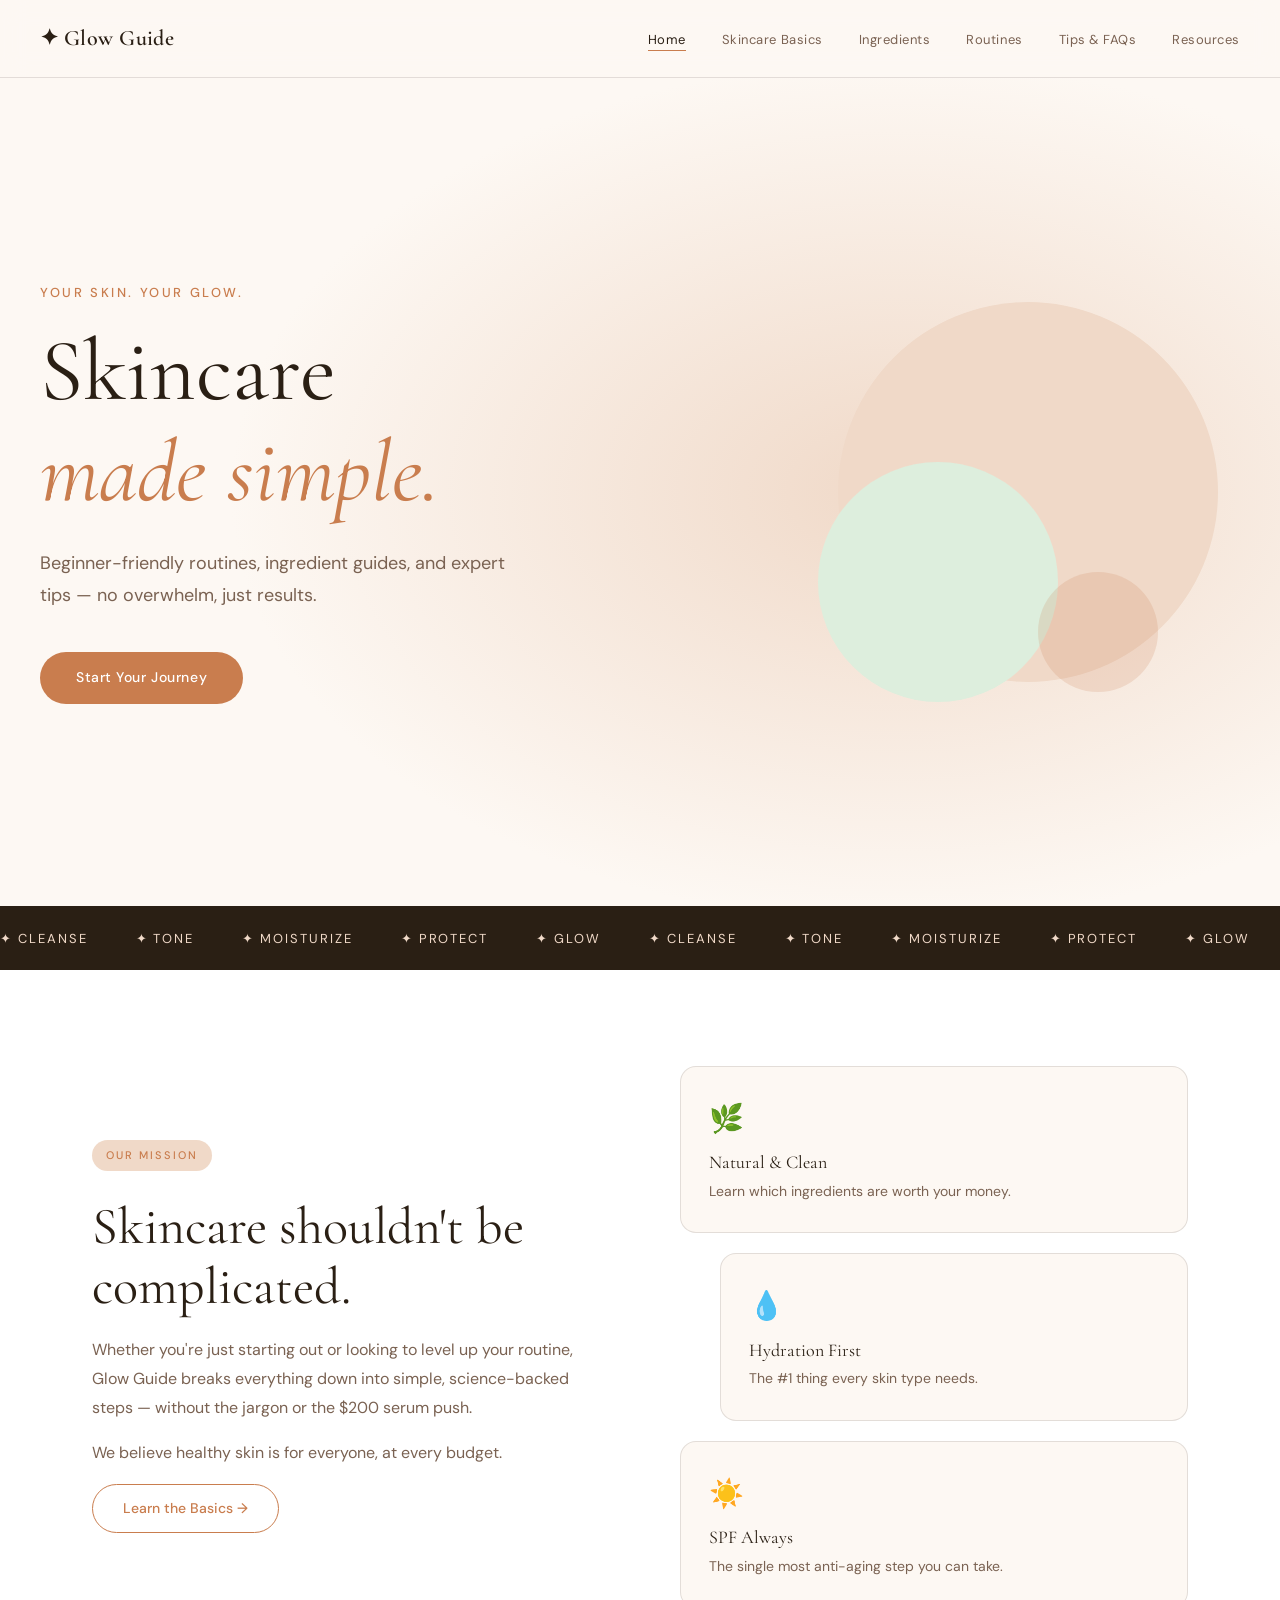
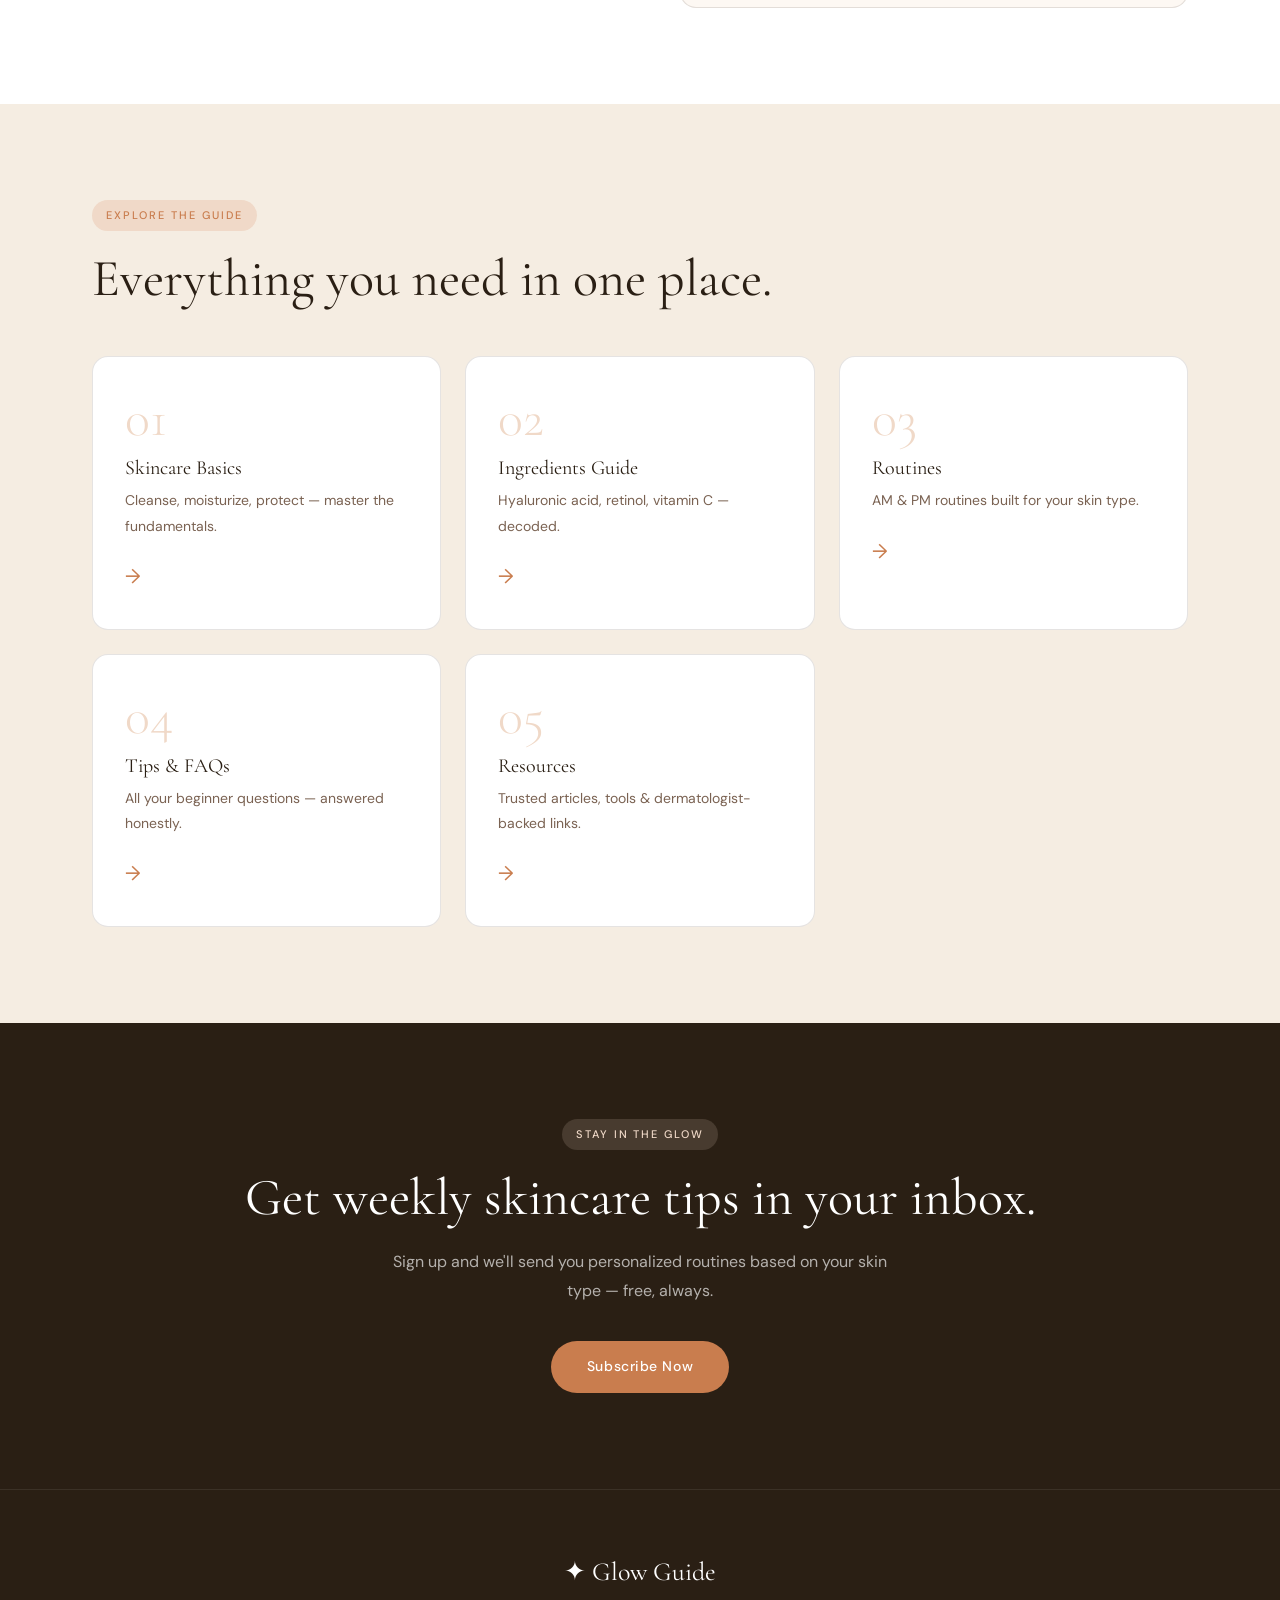
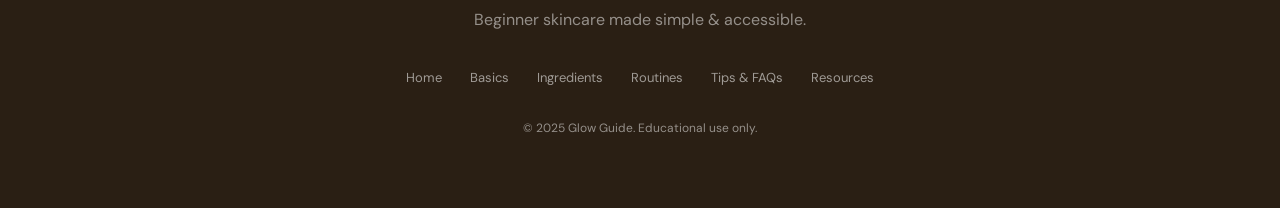
==== index.html @ d87a6de3 "Add files via upload" ====
<!DOCTYPE html>
<html lang="en">
<head>
  <meta charset="UTF-8" />
  <meta name="viewport" content="width=device-width, initial-scale=1.0"/>
  <title>Glow Guide — Beginner Skincare</title>
  <link href="https://fonts.googleapis.com/css2?family=Cormorant+Garamond:ital,wght@0,300;0,400;0,600;1,300;1,400&family=DM+Sans:wght@300;400;500&display=swap" rel="stylesheet"/>
  <link rel="stylesheet" href="style.css"/>
</head>
<body>

<!-- NAV -->
<nav class="nav">
  <div class="nav-logo">✦ Glow Guide</div>
  <ul class="nav-links">
    <li><a href="index.html" class="active">Home</a></li>
    <li><a href="basics.html">Skincare Basics</a></li>
    <li><a href="ingredients.html">Ingredients</a></li>
    <li><a href="routines.html">Routines</a></li>
    <li><a href="faq.html">Tips & FAQs</a></li>
    <li><a href="resources.html">Resources</a></li>
  </ul>
  <button class="nav-toggle" onclick="toggleNav()">☰</button>
</nav>

<!-- HERO -->
<section class="hero">
  <div class="hero-bg"></div>
  <div class="hero-content">
    <p class="hero-eyebrow">Your skin. Your glow.</p>
    <h1 class="hero-title">Skincare<br/><em>made simple.</em></h1>
    <p class="hero-sub">Beginner-friendly routines, ingredient guides, and expert tips — no overwhelm, just results.</p>
    <a href="basics.html" class="btn-primary">Start Your Journey</a>
  </div>
  <div class="hero-deco">
    <div class="deco-circle c1"></div>
    <div class="deco-circle c2"></div>
    <div class="deco-circle c3"></div>
  </div>
</section>

<!-- INTRO STRIP -->
<section class="strip">
  <div class="strip-inner">
    <span>✦ Cleanse</span>
    <span>✦ Tone</span>
    <span>✦ Moisturize</span>
    <span>✦ Protect</span>
    <span>✦ Glow</span>
    <span>✦ Cleanse</span>
    <span>✦ Tone</span>
    <span>✦ Moisturize</span>
    <span>✦ Protect</span>
    <span>✦ Glow</span>
  </div>
</section>

<!-- ABOUT / MISSION -->
<section class="about section">
  <div class="container two-col">
    <div class="about-text">
      <span class="label">Our Mission</span>
      <h2>Skincare shouldn't be complicated.</h2>
      <p>Whether you're just starting out or looking to level up your routine, Glow Guide breaks everything down into simple, science-backed steps — without the jargon or the $200 serum push.</p>
      <p>We believe healthy skin is for everyone, at every budget.</p>
      <a href="basics.html" class="btn-outline">Learn the Basics →</a>
    </div>
    <div class="about-visual">
      <div class="visual-card">
        <div class="vc-icon">🌿</div>
        <h3>Natural &amp; Clean</h3>
        <p>Learn which ingredients are worth your money.</p>
      </div>
      <div class="visual-card vc-offset">
        <div class="vc-icon">💧</div>
        <h3>Hydration First</h3>
        <p>The #1 thing every skin type needs.</p>
      </div>
      <div class="visual-card">
        <div class="vc-icon">☀️</div>
        <h3>SPF Always</h3>
        <p>The single most anti-aging step you can take.</p>
      </div>
    </div>
  </div>
</section>

<!-- PAGE CARDS -->
<section class="pages-section section">
  <div class="container">
    <span class="label">Explore the Guide</span>
    <h2>Everything you need in one place.</h2>
    <div class="page-grid">
      <a href="basics.html" class="page-card pc1">
        <span class="pc-num">01</span>
        <h3>Skincare Basics</h3>
        <p>Cleanse, moisturize, protect — master the fundamentals.</p>
        <span class="pc-arrow">→</span>
      </a>
      <a href="ingredients.html" class="page-card pc2">
        <span class="pc-num">02</span>
        <h3>Ingredients Guide</h3>
        <p>Hyaluronic acid, retinol, vitamin C — decoded.</p>
        <span class="pc-arrow">→</span>
      </a>
      <a href="routines.html" class="page-card pc3">
        <span class="pc-num">03</span>
        <h3>Routines</h3>
        <p>AM &amp; PM routines built for your skin type.</p>
        <span class="pc-arrow">→</span>
      </a>
      <a href="faq.html" class="page-card pc4">
        <span class="pc-num">04</span>
        <h3>Tips &amp; FAQs</h3>
        <p>All your beginner questions — answered honestly.</p>
        <span class="pc-arrow">→</span>
      </a>
      <a href="resources.html" class="page-card pc5">
        <span class="pc-num">05</span>
        <h3>Resources</h3>
        <p>Trusted articles, tools &amp; dermatologist-backed links.</p>
        <span class="pc-arrow">→</span>
      </a>
    </div>
  </div>
</section>

<!-- NEWSLETTER TEASER -->
<section class="newsletter-teaser section">
  <div class="container center">
    <span class="label">Stay in the glow</span>
    <h2>Get weekly skincare tips in your inbox.</h2>
    <p>Sign up and we'll send you personalized routines based on your skin type — free, always.</p>
    <a href="faq.html#form" class="btn-primary">Subscribe Now</a>
  </div>
</section>

<!-- FOOTER -->
<footer class="footer">
  <div class="footer-inner">
    <div class="footer-logo">✦ Glow Guide</div>
    <p>Beginner skincare made simple &amp; accessible.</p>
    <ul class="footer-links">
      <li><a href="index.html">Home</a></li>
      <li><a href="basics.html">Basics</a></li>
      <li><a href="ingredients.html">Ingredients</a></li>
      <li><a href="routines.html">Routines</a></li>
      <li><a href="faq.html">Tips &amp; FAQs</a></li>
      <li><a href="resources.html">Resources</a></li>
    </ul>
    <p class="footer-copy">© 2025 Glow Guide. Educational use only.</p>
  </div>
</footer>

<script src="script.js"></script>
</body>
</html>
---- style.css ----
:root {
  --bg: #fdf8f3;
  --bg-alt: #f5ede2;
  --text: #2a1f14;
  --text-muted: #7a6252;
  --accent: #c97d4e;
  --accent-light: #f0d9c8;
  --accent-dark: #8b4f28;
  --green: #6a8a6c;
  --green-light: #ddeedd;
  --white: #ffffff;
  --border: rgba(42,31,20,0.12);
  --shadow: 0 8px 40px rgba(42,31,20,0.10);

  --font-display: 'Cormorant Garamond', Georgia, serif;
  --font-body: 'DM Sans', sans-serif;

  --radius: 16px;
  --transition: 0.3s cubic-bezier(0.4,0,0.2,1);
}

*, *::before, *::after { box-sizing: border-box; margin: 0; padding: 0; }
html { scroll-behavior: smooth; }
body {
  font-family: var(--font-body);
  background: var(--bg);
  color: var(--text);
  font-size: 16px;
  line-height: 1.7;
  overflow-x: hidden;
}
a { color: inherit; text-decoration: none; }
ul { list-style: none; }
img { max-width: 100%; display: block; }

.container { max-width: 1160px; margin: 0 auto; padding: 0 32px; }
.section { padding: 96px 0; }
.center { text-align: center; }

h1, h2, h3, h4 {
  font-family: var(--font-display);
  font-weight: 400;
  line-height: 1.15;
}
h1 { font-size: clamp(52px, 7vw, 88px); }
h2 { font-size: clamp(34px, 4.5vw, 52px); margin-bottom: 20px; }
h3 { font-size: clamp(20px, 2.5vw, 26px); margin-bottom: 10px; }
em { font-style: italic; color: var(--accent); }
p { font-size: 16px; color: var(--text-muted); line-height: 1.8; margin-bottom: 16px; }

.label {
  display: inline-block;
  font-size: 11px;
  font-weight: 500;
  letter-spacing: 0.18em;
  text-transform: uppercase;
  color: var(--accent);
  background: var(--accent-light);
  padding: 6px 14px;
  border-radius: 40px;
  margin-bottom: 18px;
}

.btn-primary {
  display: inline-block;
  background: var(--accent);
  color: var(--white);
  padding: 14px 36px;
  border-radius: 50px;
  font-family: var(--font-body);
  font-size: 14px;
  font-weight: 500;
  letter-spacing: 0.04em;
  transition: var(--transition);
  border: none; cursor: pointer;
}
.btn-primary:hover { background: var(--accent-dark); transform: translateY(-2px); box-shadow: 0 8px 24px rgba(201,125,78,0.35); }

.btn-outline {
  display: inline-block;
  border: 1.5px solid var(--accent);
  color: var(--accent);
  padding: 12px 30px;
  border-radius: 50px;
  font-size: 14px;
  font-weight: 500;
  transition: var(--transition);
}
.btn-outline:hover { background: var(--accent); color: var(--white); }

.nav {
  position: sticky; top: 0; z-index: 100;
  background: rgba(253,248,243,0.92);
  backdrop-filter: blur(12px);
  display: flex; align-items: center; justify-content: space-between;
  padding: 20px 40px;
  border-bottom: 1px solid var(--border);
}
.nav-logo {
  font-family: var(--font-display);
  font-size: 22px;
  font-weight: 600;
  color: var(--text);
  letter-spacing: 0.02em;
}
.nav-links { display: flex; gap: 36px; }
.nav-links a {
  font-size: 13px;
  font-weight: 400;
  letter-spacing: 0.04em;
  color: var(--text-muted);
  transition: var(--transition);
  position: relative;
}
.nav-links a::after {
  content: '';
  position: absolute; bottom: -3px; left: 0;
  width: 0; height: 1.5px;
  background: var(--accent);
  transition: var(--transition);
}
.nav-links a:hover, .nav-links a.active { color: var(--text); }
.nav-links a:hover::after, .nav-links a.active::after { width: 100%; }
.nav-toggle { display: none; background: none; border: none; font-size: 22px; cursor: pointer; }

/* =====================
   HERO
   ===================== */
.hero {
  position: relative;
  min-height: 92vh;
  display: flex; align-items: center;
  overflow: hidden;
  padding: 80px 40px;
}
.hero-bg {
  position: absolute; inset: 0;
  background: radial-gradient(ellipse 80% 80% at 70% 50%, var(--accent-light) 0%, var(--bg) 65%);
}
.hero-content {
  position: relative; z-index: 2;
  max-width: 640px;
  animation: fadeUp 0.9s ease both;
}
.hero-eyebrow {
  font-size: 13px; letter-spacing: 0.2em; text-transform: uppercase;
  color: var(--accent); font-weight: 500;
  margin-bottom: 16px;
}
.hero-title { margin-bottom: 24px; }
.hero-sub { font-size: 18px; color: var(--text-muted); margin-bottom: 40px; max-width: 480px; }

.hero-deco { position: absolute; right: 8%; top: 50%; transform: translateY(-50%); z-index: 1; }
.deco-circle {
  border-radius: 50%;
  position: absolute;
  animation: float 6s ease-in-out infinite;
}
.c1 { width: 380px; height: 380px; background: var(--accent-light); top: -190px; right: -40px; animation-delay: 0s; }
.c2 { width: 240px; height: 240px; background: var(--green-light); top: -30px; right: 120px; animation-delay: 2s; }
.c3 { width: 120px; height: 120px; background: rgba(201,125,78,0.18); top: 80px; right: 20px; animation-delay: 4s; }

/* =====================
   STRIP
   ===================== */
.strip {
  background: var(--text);
  padding: 18px 0;
  overflow: hidden;
  white-space: nowrap;
}
.strip-inner {
  display: inline-flex; gap: 48px;
  animation: scroll 18s linear infinite;
}
.strip-inner span {
  font-size: 13px;
  letter-spacing: 0.15em;
  text-transform: uppercase;
  color: var(--accent-light);
  font-weight: 400;
}

/* =====================
   ABOUT
   ===================== */
.about { background: var(--white); }
.two-col { display: grid; grid-template-columns: 1fr 1fr; gap: 80px; align-items: center; }
.about-text h2 { margin-top: 8px; }
.about-visual { display: flex; flex-direction: column; gap: 20px; }

.visual-card {
  background: var(--bg);
  border: 1px solid var(--border);
  border-radius: var(--radius);
  padding: 28px;
  transition: var(--transition);
}
.visual-card:hover { transform: translateX(8px); border-color: var(--accent-light); }
.vc-offset { margin-left: 40px; }
.vc-icon { font-size: 28px; margin-bottom: 10px; }
.visual-card h3 { font-size: 18px; margin-bottom: 6px; }
.visual-card p { margin: 0; font-size: 14px; }

/* =====================
   PAGE CARDS
   ===================== */
.pages-section { background: var(--bg-alt); }
.pages-section h2 { margin-bottom: 48px; }
.page-grid {
  display: grid;
  grid-template-columns: repeat(3, 1fr);
  gap: 24px;
}
.page-grid .page-card:nth-child(4) { grid-column: 1 / 2; }
.page-grid .page-card:nth-child(5) { grid-column: 2 / 3; }

.page-card {
  display: block;
  background: var(--white);
  border: 1px solid var(--border);
  border-radius: var(--radius);
  padding: 36px 32px;
  position: relative;
  overflow: hidden;
  transition: var(--transition);
}
.page-card::before {
  content: '';
  position: absolute; top: 0; left: 0; right: 0;
  height: 4px;
  background: var(--accent);
  transform: scaleX(0);
  transition: var(--transition);
  transform-origin: left;
}
.page-card:hover { transform: translateY(-6px); box-shadow: var(--shadow); }
.page-card:hover::before { transform: scaleX(1); }
.pc-num {
  font-family: var(--font-display);
  font-size: 52px;
  font-weight: 300;
  color: var(--accent-light);
  line-height: 1;
  margin-bottom: 12px;
  display: block;
}
.page-card h3 { font-size: 20px; margin-bottom: 8px; }
.page-card p { font-size: 14px; margin: 0 0 20px; }
.pc-arrow {
  font-size: 20px;
  color: var(--accent);
  display: block;
  transition: var(--transition);
}
.page-card:hover .pc-arrow { transform: translateX(6px); }

/* =====================
   NEWSLETTER TEASER
   ===================== */
.newsletter-teaser {
  background: var(--text);
  color: var(--white);
}
.newsletter-teaser .label { background: rgba(240,217,200,0.15); color: var(--accent-light); }
.newsletter-teaser h2 { color: var(--white); }
.newsletter-teaser p { color: rgba(255,255,255,0.65); max-width: 500px; margin: 0 auto 36px; }

/* =====================
   FOOTER
   ===================== */
.footer { background: var(--text); border-top: 1px solid rgba(255,255,255,0.08); padding: 60px 0 40px; }
.footer-inner { max-width: 1160px; margin: 0 auto; padding: 0 32px; text-align: center; }
.footer-logo { font-family: var(--font-display); font-size: 26px; color: var(--white); margin-bottom: 12px; }
.footer > .footer-inner > p { color: rgba(255,255,255,0.5); margin-bottom: 28px; }
.footer-links { display: flex; justify-content: center; flex-wrap: wrap; gap: 28px; margin-bottom: 28px; }
.footer-links a { font-size: 13px; color: rgba(255,255,255,0.55); transition: var(--transition); }
.footer-links a:hover { color: var(--accent-light); }
.footer-copy { font-size: 12px; color: rgba(255,255,255,0.3); }

/* =====================
   PAGE HERO (inner pages)
   ===================== */
.page-hero {
  background: linear-gradient(135deg, var(--accent-light) 0%, var(--bg) 60%);
  padding: 100px 40px 80px;
  text-align: center;
}
.page-hero .label { margin-bottom: 16px; }
.page-hero h1 { font-size: clamp(40px, 5vw, 64px); margin-bottom: 20px; }
.page-hero p { font-size: 18px; max-width: 560px; margin: 0 auto; }

/* =====================
   CONTENT SECTIONS
   ===================== */
.content-section { padding: 80px 0; }
.content-section:nth-child(even) { background: var(--white); }

.steps-grid { display: grid; grid-template-columns: repeat(auto-fit, minmax(240px, 1fr)); gap: 28px; margin-top: 48px; }
.step-card {
  background: var(--bg);
  border: 1px solid var(--border);
  border-radius: var(--radius);
  padding: 36px 28px;
  text-align: center;
  transition: var(--transition);
}
.step-card:hover { transform: translateY(-4px); box-shadow: var(--shadow); }
.step-icon { font-size: 40px; margin-bottom: 16px; }
.step-num {
  font-family: var(--font-display);
  font-size: 13px;
  letter-spacing: 0.1em;
  text-transform: uppercase;
  color: var(--accent);
  display: block;
  margin-bottom: 8px;
}

/* INGREDIENTS TABLE */
.ingredient-grid { display: grid; grid-template-columns: repeat(auto-fit, minmax(300px, 1fr)); gap: 24px; margin-top: 48px; }
.ing-card {
  background: var(--white);
  border: 1px solid var(--border);
  border-radius: var(--radius);
  padding: 30px;
  border-left: 4px solid var(--accent);
  transition: var(--transition);
}
.ing-card:hover { box-shadow: var(--shadow); transform: translateX(4px); }
.ing-card h3 { font-size: 20px; margin-bottom: 8px; }
.ing-tag {
  display: inline-block;
  font-size: 11px;
  font-weight: 500;
  letter-spacing: 0.1em;
  text-transform: uppercase;
  background: var(--green-light);
  color: var(--green);
  padding: 4px 12px;
  border-radius: 40px;
  margin-bottom: 12px;
}

/* ROUTINE CARDS */
.routine-tabs { display: flex; gap: 12px; margin-bottom: 40px; flex-wrap: wrap; }
.tab-btn {
  padding: 10px 24px;
  border: 1.5px solid var(--border);
  border-radius: 50px;
  background: none;
  cursor: pointer;
  font-family: var(--font-body);
  font-size: 13px;
  font-weight: 500;
  transition: var(--transition);
  color: var(--text-muted);
}
.tab-btn.active, .tab-btn:hover { background: var(--accent); border-color: var(--accent); color: var(--white); }

.routine-panel { display: none; }
.routine-panel.active { display: block; }
.routine-steps { display: flex; flex-direction: column; gap: 16px; }
.r-step {
  display: flex; align-items: flex-start; gap: 20px;
  background: var(--white);
  border: 1px solid var(--border);
  border-radius: var(--radius);
  padding: 20px 24px;
}
.r-step-num {
  min-width: 36px; height: 36px;
  background: var(--accent);
  color: var(--white);
  border-radius: 50%;
  display: flex; align-items: center; justify-content: center;
  font-size: 14px;
  font-weight: 500;
  flex-shrink: 0;
}
.r-step-text h4 { font-size: 16px; font-family: var(--font-display); margin-bottom: 4px; }
.r-step-text p { margin: 0; font-size: 14px; }

/* FAQ */
.faq-list { max-width: 760px; margin: 48px auto 0; display: flex; flex-direction: column; gap: 16px; }
.faq-item {
  border: 1px solid var(--border);
  border-radius: var(--radius);
  background: var(--white);
  overflow: hidden;
}
.faq-q {
  width: 100%;
  display: flex; justify-content: space-between; align-items: center;
  padding: 22px 28px;
  background: none;
  border: none;
  cursor: pointer;
  font-family: var(--font-display);
  font-size: 18px;
  color: var(--text);
  text-align: left;
  transition: var(--transition);
}
.faq-q:hover { color: var(--accent); }
.faq-q span { font-size: 20px; transition: var(--transition); }
.faq-item.open .faq-q span { transform: rotate(45deg); }
.faq-a { display: none; padding: 0 28px 22px; }
.faq-a p { margin: 0; font-size: 15px; }
.faq-item.open .faq-a { display: block; }

/* FORM */
.form-section { background: var(--bg-alt); padding: 80px 0; }
.form-card {
  max-width: 640px;
  margin: 0 auto;
  background: var(--white);
  border: 1px solid var(--border);
  border-radius: 24px;
  padding: 56px 48px;
  box-shadow: var(--shadow);
}
.form-card h2 { margin-bottom: 8px; }
.form-card > p { margin-bottom: 36px; }
.form-group { margin-bottom: 24px; }
.form-group label {
  display: block;
  font-size: 13px;
  font-weight: 500;
  letter-spacing: 0.06em;
  text-transform: uppercase;
  color: var(--text);
  margin-bottom: 8px;
}
.form-group input,
.form-group select,
.form-group textarea {
  width: 100%;
  padding: 14px 18px;
  border: 1.5px solid var(--border);
  border-radius: 12px;
  font-family: var(--font-body);
  font-size: 15px;
  color: var(--text);
  background: var(--bg);
  transition: var(--transition);
  outline: none;
  resize: vertical;
}
.form-group input:focus,
.form-group select:focus,
.form-group textarea:focus { border-color: var(--accent); background: var(--white); }
.form-row { display: grid; grid-template-columns: 1fr 1fr; gap: 20px; }
.form-submit {
  width: 100%;
  padding: 16px;
  background: var(--accent);
  color: var(--white);
  border: none;
  border-radius: 50px;
  font-family: var(--font-body);
  font-size: 15px;
  font-weight: 500;
  cursor: pointer;
  transition: var(--transition);
  margin-top: 8px;
}
.form-submit:hover { background: var(--accent-dark); transform: translateY(-2px); }
.form-success {
  display: none;
  text-align: center;
  padding: 24px;
  background: var(--green-light);
  border-radius: 12px;
  margin-top: 20px;
  color: var(--green);
  font-weight: 500;
}

/* RESOURCES */
.resource-grid { display: grid; grid-template-columns: repeat(auto-fit, minmax(280px, 1fr)); gap: 24px; margin-top: 48px; }
.resource-card {
  background: var(--white);
  border: 1px solid var(--border);
  border-radius: var(--radius);
  padding: 32px;
  transition: var(--transition);
}
.resource-card:hover { transform: translateY(-4px); box-shadow: var(--shadow); border-color: var(--accent-light); }
.resource-card .res-tag { margin-bottom: 16px; }
.resource-card h3 { font-size: 18px; margin-bottom: 8px; }
.resource-card a {
  display: inline-block;
  margin-top: 16px;
  font-size: 13px;
  font-weight: 500;
  color: var(--accent);
  border-bottom: 1px solid var(--accent-light);
  transition: var(--transition);
}
.resource-card a:hover { border-color: var(--accent); }

@keyframes fadeUp {
  from { opacity: 0; transform: translateY(30px); }
  to   { opacity: 1; transform: translateY(0); }
}
@keyframes float {
  0%, 100% { transform: translateY(0) scale(1); }
  50%       { transform: translateY(-18px) scale(1.03); }
}
@keyframes scroll {
  from { transform: translateX(0); }
  to   { transform: translateX(-50%); }
}

@media (max-width: 900px) {
  .two-col { grid-template-columns: 1fr; gap: 48px; }
  .page-grid { grid-template-columns: 1fr 1fr; }
  .page-grid .page-card:nth-child(4),
  .page-grid .page-card:nth-child(5) { grid-column: auto; }
  .hero-deco { display: none; }
  .hero { min-height: auto; padding: 100px 32px 80px; }
  .form-row { grid-template-columns: 1fr; }
}
@media (max-width: 600px) {
  .nav { padding: 16px 20px; }
  .nav-links { display: none; flex-direction: column; gap: 16px; position: absolute; top: 64px; left: 0; right: 0; background: var(--bg); padding: 24px; border-bottom: 1px solid var(--border); }
  .nav-links.open { display: flex; }
  .nav-toggle { display: block; }
  .page-grid { grid-template-columns: 1fr; }
  .form-card { padding: 36px 24px; }
  .section { padding: 64px 0; }
  .nav { position: relative; }
}
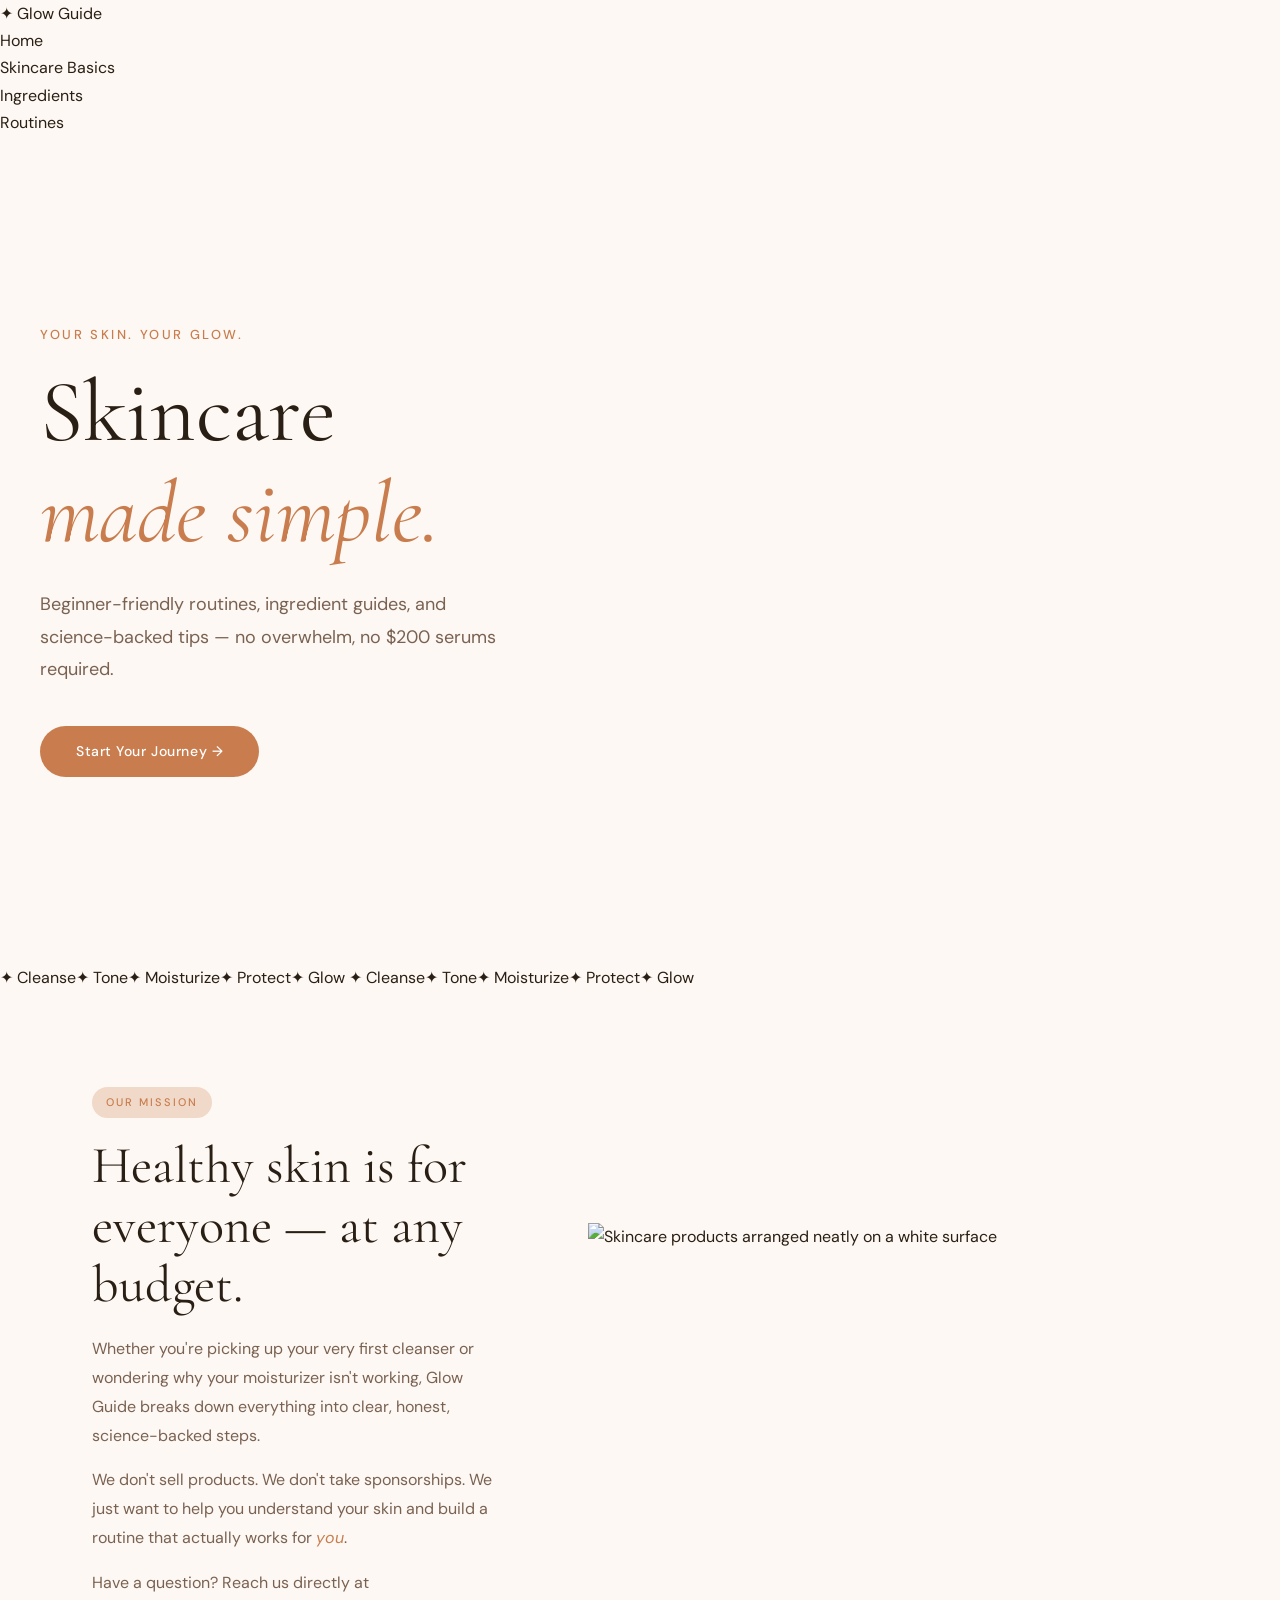
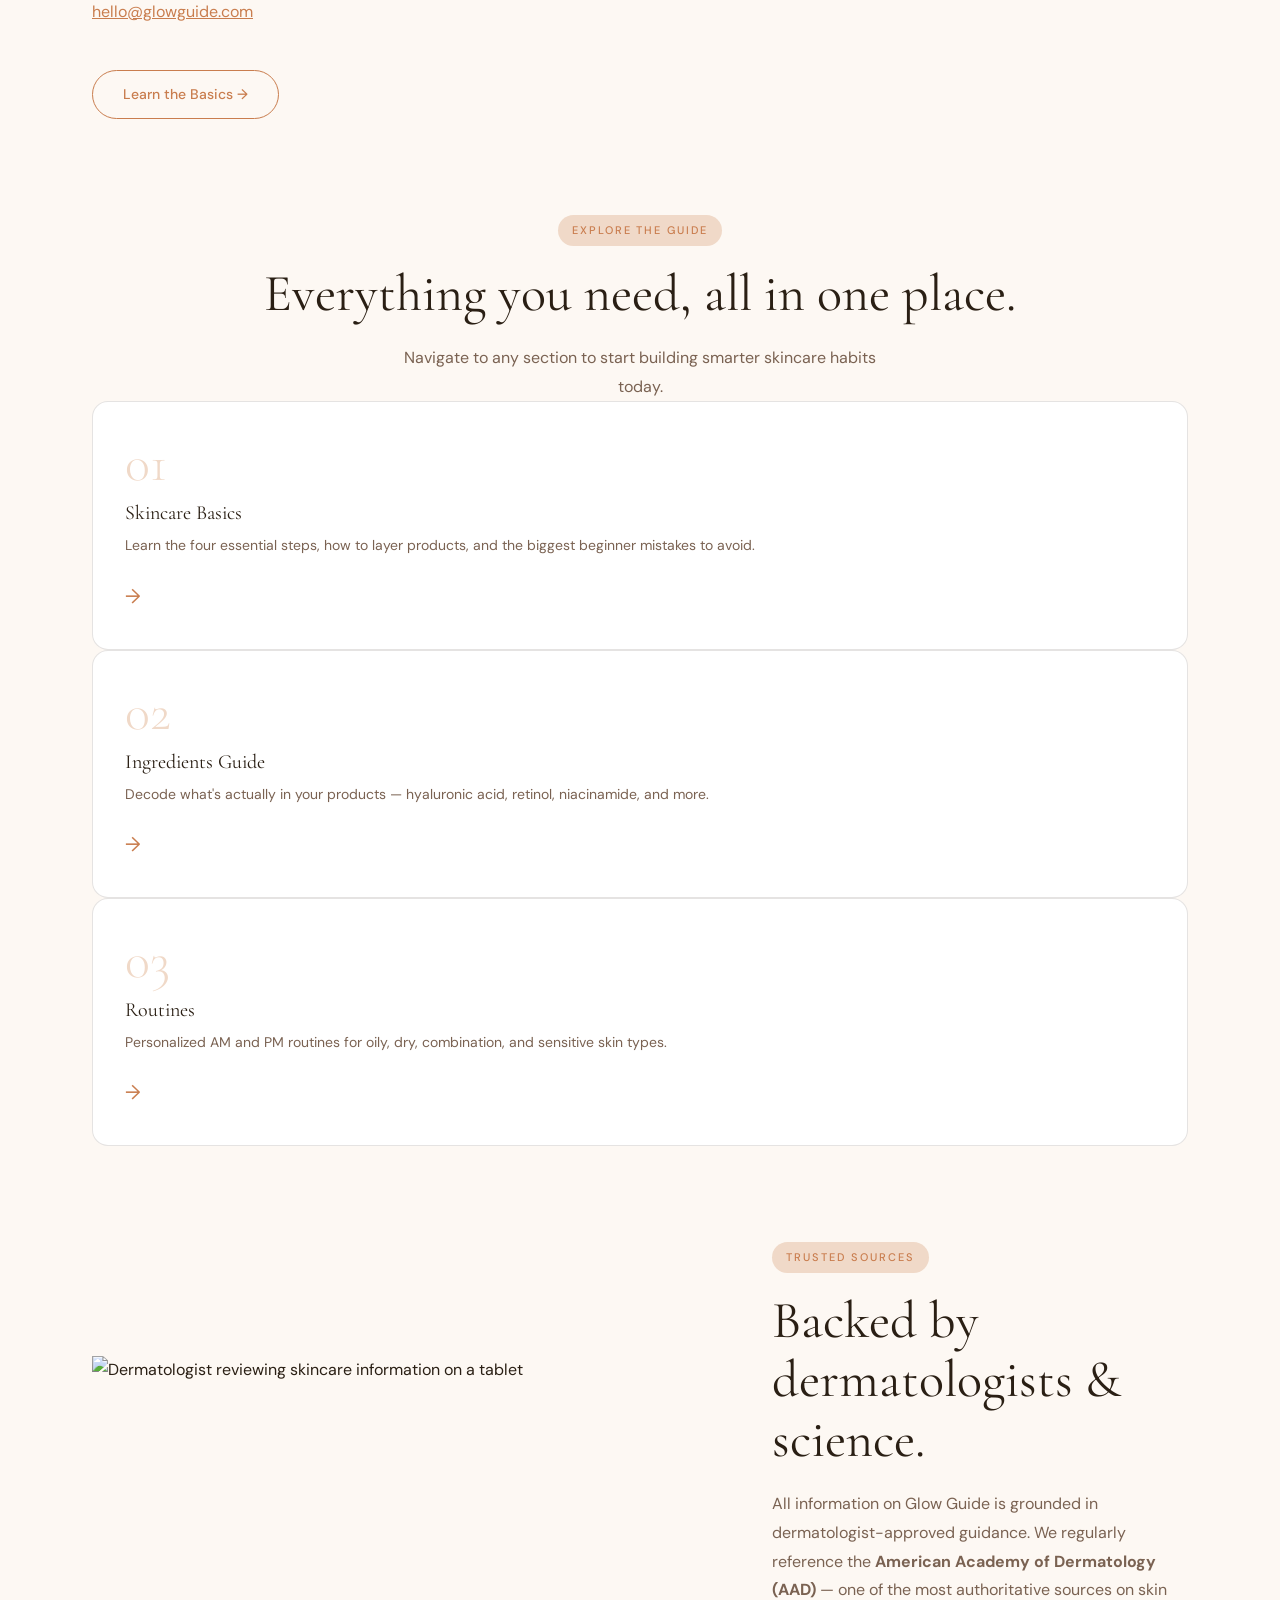
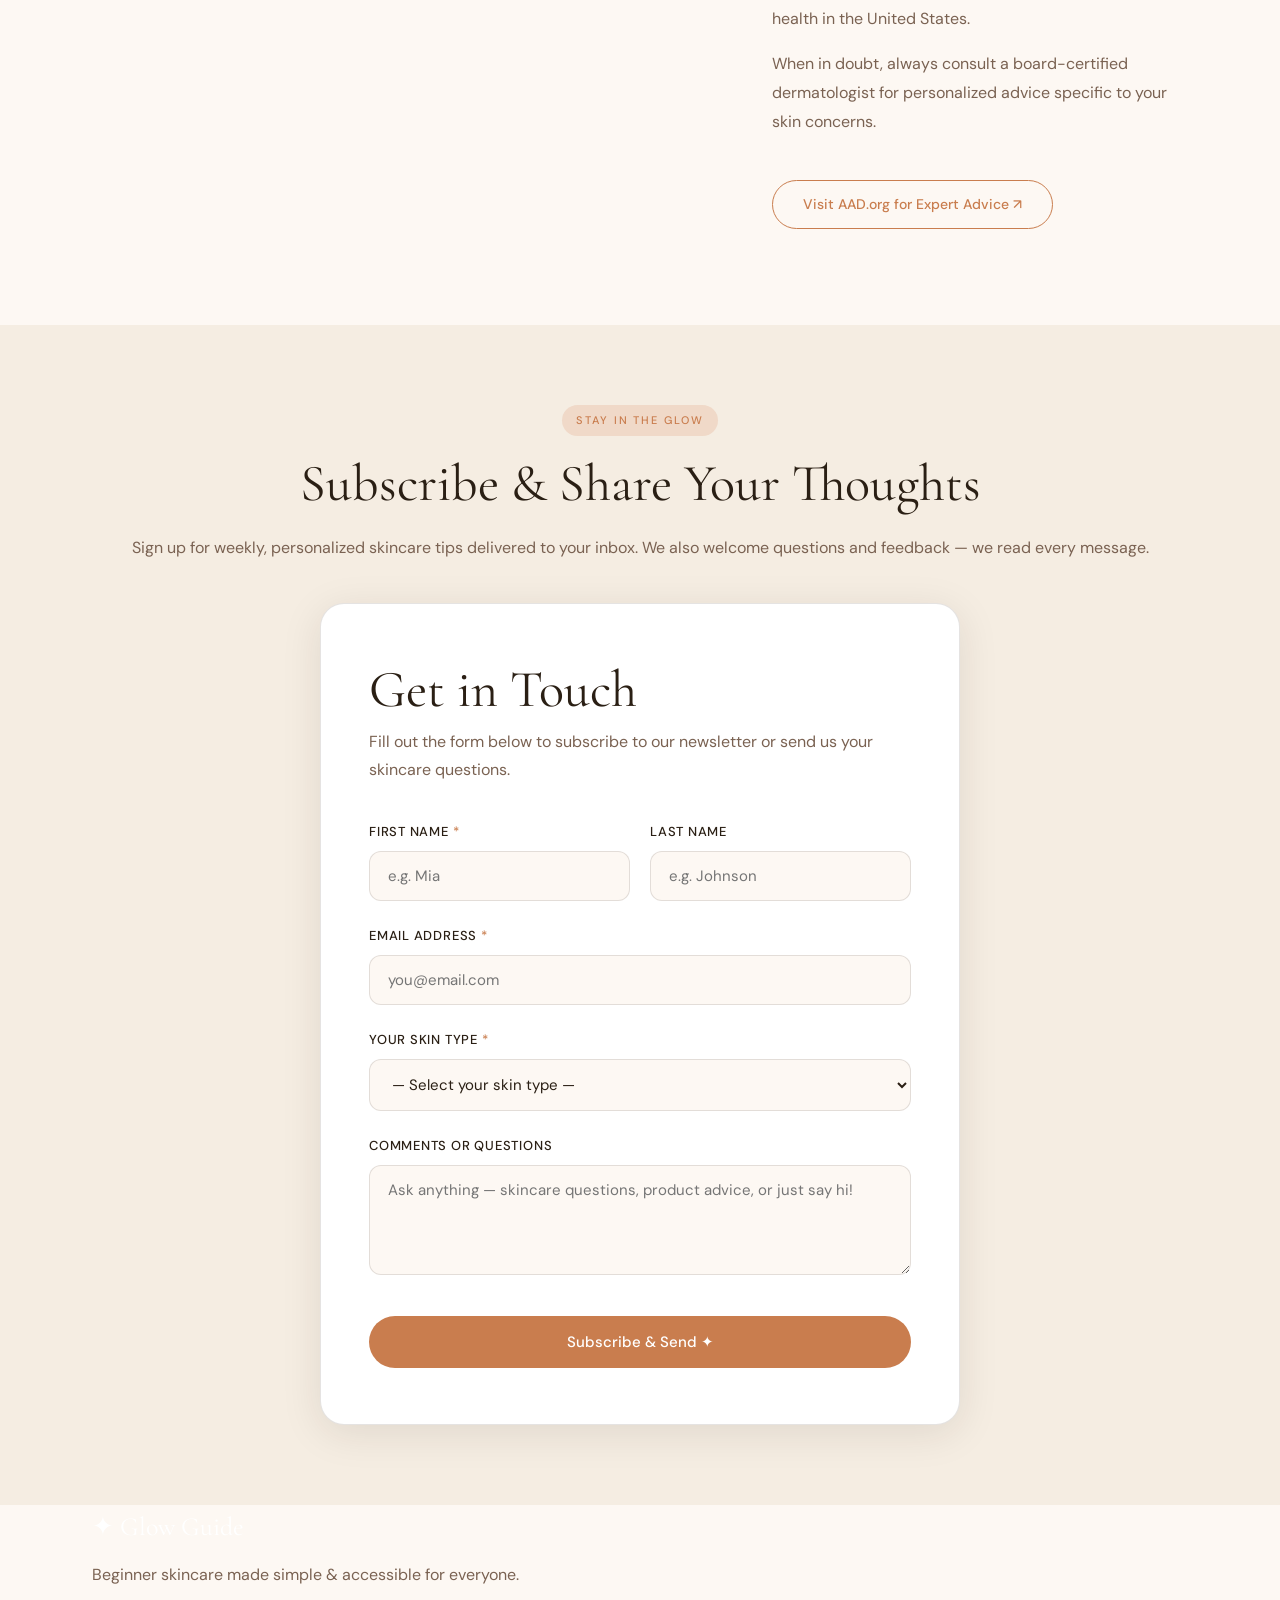
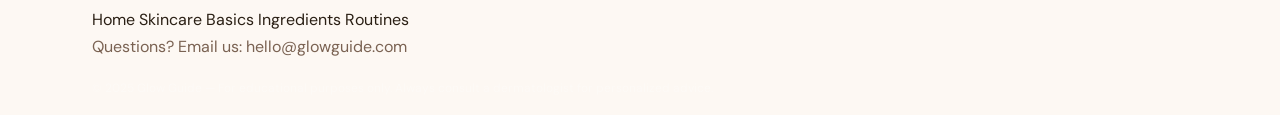
==== commit e91efad4: "Update index.html" ====
--- a/index.html
+++ b/index.html
@@ -2,156 +2,220 @@
 <html lang="en">
 <head>
   <meta charset="UTF-8" />
-  <meta name="viewport" content="width=device-width, initial-scale=1.0"/>
-  <title>Glow Guide — Beginner Skincare</title>
-  <link href="https://fonts.googleapis.com/css2?family=Cormorant+Garamond:ital,wght@0,300;0,400;0,600;1,300;1,400&family=DM+Sans:wght@300;400;500&display=swap" rel="stylesheet"/>
-  <link rel="stylesheet" href="style.css"/>
+  <meta name="viewport" content="width=device-width, initial-scale=1.0" />
+  <meta name="description" content="Glow Guide — Beginner-friendly skincare routines, ingredient guides, and self-care tips to help you build a healthy, affordable skincare routine." />
+  <meta name="keywords" content="skincare, beginner skincare, skin routine, skincare tips, ingredients, moisturizer, SPF" />
+  <meta name="author" content="Glow Guide" />
+  <title>Glow Guide — Beginner Skincare Made Simple</title>
+  <link href="https://fonts.googleapis.com/css2?family=Cormorant+Garamond:ital,wght@0,300;0,400;0,600;1,300;1,400&family=DM+Sans:wght@300;400;500&display=swap" rel="stylesheet" />
+  <link rel="stylesheet" href="style.css" />
 </head>
 <body>
 
-<!-- NAV -->
-<nav class="nav">
-  <div class="nav-logo">✦ Glow Guide</div>
-  <ul class="nav-links">
-    <li><a href="index.html" class="active">Home</a></li>
-    <li><a href="basics.html">Skincare Basics</a></li>
-    <li><a href="ingredients.html">Ingredients</a></li>
-    <li><a href="routines.html">Routines</a></li>
-    <li><a href="faq.html">Tips & FAQs</a></li>
-    <li><a href="resources.html">Resources</a></li>
-  </ul>
-  <button class="nav-toggle" onclick="toggleNav()">☰</button>
-</nav>
-
-<!-- HERO -->
-<section class="hero">
-  <div class="hero-bg"></div>
-  <div class="hero-content">
-    <p class="hero-eyebrow">Your skin. Your glow.</p>
-    <h1 class="hero-title">Skincare<br/><em>made simple.</em></h1>
-    <p class="hero-sub">Beginner-friendly routines, ingredient guides, and expert tips — no overwhelm, just results.</p>
-    <a href="basics.html" class="btn-primary">Start Your Journey</a>
-  </div>
-  <div class="hero-deco">
-    <div class="deco-circle c1"></div>
-    <div class="deco-circle c2"></div>
-    <div class="deco-circle c3"></div>
-  </div>
-</section>
-
-<!-- INTRO STRIP -->
-<section class="strip">
-  <div class="strip-inner">
-    <span>✦ Cleanse</span>
-    <span>✦ Tone</span>
-    <span>✦ Moisturize</span>
-    <span>✦ Protect</span>
-    <span>✦ Glow</span>
-    <span>✦ Cleanse</span>
-    <span>✦ Tone</span>
-    <span>✦ Moisturize</span>
-    <span>✦ Protect</span>
-    <span>✦ Glow</span>
-  </div>
-</section>
-
-<!-- ABOUT / MISSION -->
-<section class="about section">
-  <div class="container two-col">
-    <div class="about-text">
-      <span class="label">Our Mission</span>
-      <h2>Skincare shouldn't be complicated.</h2>
-      <p>Whether you're just starting out or looking to level up your routine, Glow Guide breaks everything down into simple, science-backed steps — without the jargon or the $200 serum push.</p>
-      <p>We believe healthy skin is for everyone, at every budget.</p>
-      <a href="basics.html" class="btn-outline">Learn the Basics →</a>
+  <!-- HEADER -->
+  <header>
+    <div class="header-inner">
+      <div class="site-logo">✦ Glow <span>Guide</span></div>
+      <nav>
+        <ul id="nav-menu">
+          <li><a href="index.html" class="active">Home</a></li>
+          <li><a href="basics.html">Skincare Basics</a></li>
+          <li><a href="ingredients.html">Ingredients</a></li>
+          <li><a href="routines.html">Routines</a></li>
+        </ul>
+      </nav>
+      <button class="nav-toggle" onclick="toggleNav()" aria-label="Toggle navigation">☰</button>
     </div>
-    <div class="about-visual">
-      <div class="visual-card">
-        <div class="vc-icon">🌿</div>
-        <h3>Natural &amp; Clean</h3>
-        <p>Learn which ingredients are worth your money.</p>
-      </div>
-      <div class="visual-card vc-offset">
-        <div class="vc-icon">💧</div>
-        <h3>Hydration First</h3>
-        <p>The #1 thing every skin type needs.</p>
-      </div>
-      <div class="visual-card">
-        <div class="vc-icon">☀️</div>
-        <h3>SPF Always</h3>
-        <p>The single most anti-aging step you can take.</p>
+  </header>
+
+  <!-- MAIN -->
+  <main>
+
+    <!-- HERO -->
+    <section class="hero">
+      <div class="hero-content">
+        <p class="hero-eyebrow">Your skin. Your glow.</p>
+        <h1 class="hero-title">Skincare<br /><em>made simple.</em></h1>
+        <p class="hero-sub">Beginner-friendly routines, ingredient guides, and science-backed tips — no overwhelm, no $200 serums required.</p>
+        <a href="basics.html" class="btn-primary">Start Your Journey →</a>
+      </div>
+      <div class="hero-deco" aria-hidden="true">
+        <div class="deco-blob b1"></div>
+        <div class="deco-blob b2"></div>
+        <div class="deco-blob b3"></div>
+      </div>
+    </section>
+
+    <!-- MARQUEE STRIP -->
+    <div class="marquee-strip" aria-hidden="true">
+      <div class="marquee-inner">
+        <span>✦ Cleanse</span><span>✦ Tone</span><span>✦ Moisturize</span><span>✦ Protect</span><span>✦ Glow</span>
+        <span>✦ Cleanse</span><span>✦ Tone</span><span>✦ Moisturize</span><span>✦ Protect</span><span>✦ Glow</span>
       </div>
     </div>
-  </div>
-</section>
-
-<!-- PAGE CARDS -->
-<section class="pages-section section">
-  <div class="container">
-    <span class="label">Explore the Guide</span>
-    <h2>Everything you need in one place.</h2>
-    <div class="page-grid">
-      <a href="basics.html" class="page-card pc1">
-        <span class="pc-num">01</span>
-        <h3>Skincare Basics</h3>
-        <p>Cleanse, moisturize, protect — master the fundamentals.</p>
-        <span class="pc-arrow">→</span>
-      </a>
-      <a href="ingredients.html" class="page-card pc2">
-        <span class="pc-num">02</span>
-        <h3>Ingredients Guide</h3>
-        <p>Hyaluronic acid, retinol, vitamin C — decoded.</p>
-        <span class="pc-arrow">→</span>
-      </a>
-      <a href="routines.html" class="page-card pc3">
-        <span class="pc-num">03</span>
-        <h3>Routines</h3>
-        <p>AM &amp; PM routines built for your skin type.</p>
-        <span class="pc-arrow">→</span>
-      </a>
-      <a href="faq.html" class="page-card pc4">
-        <span class="pc-num">04</span>
-        <h3>Tips &amp; FAQs</h3>
-        <p>All your beginner questions — answered honestly.</p>
-        <span class="pc-arrow">→</span>
-      </a>
-      <a href="resources.html" class="page-card pc5">
-        <span class="pc-num">05</span>
-        <h3>Resources</h3>
-        <p>Trusted articles, tools &amp; dermatologist-backed links.</p>
-        <span class="pc-arrow">→</span>
-      </a>
+
+    <!-- ABOUT -->
+    <section class="section">
+      <div class="container two-col">
+        <div>
+          <span class="label">Our Mission</span>
+          <h2>Healthy skin is for everyone — at any budget.</h2>
+          <p>Whether you're picking up your very first cleanser or wondering why your moisturizer isn't working, Glow Guide breaks down everything into clear, honest, science-backed steps.</p>
+          <p>We don't sell products. We don't take sponsorships. We just want to help you understand your skin and build a routine that actually works for <em>you</em>.</p>
+          <p>
+            Have a question? Reach us directly at
+            <!-- EMAIL LINK -->
+            <a href="mailto:hello@glowguide.com" style="color: var(--accent); text-decoration: underline;">hello@glowguide.com</a>
+          </p>
+          <br />
+          <a href="basics.html" class="btn-outline">Learn the Basics →</a>
+        </div>
+        <div>
+          <!-- Image from Unsplash (royalty-free) -->
+          <img
+            src="https://images.unsplash.com/photo-1556228578-0d85b1a4d571?w=600&auto=format&fit=crop&q=80"
+            alt="Skincare products arranged neatly on a white surface"
+            width="600" height="360"
+          />
+        </div>
+      </div>
+    </section>
+
+    <!-- PAGE NAVIGATION CARDS -->
+    <section class="section-alt">
+      <div class="container">
+        <div class="center">
+          <span class="label">Explore the Guide</span>
+          <h2>Everything you need, all in one place.</h2>
+          <p style="max-width:500px; margin:0 auto 0;">Navigate to any section to start building smarter skincare habits today.</p>
+        </div>
+        <div class="page-cards">
+          <a href="basics.html" class="page-card">
+            <span class="pc-num">01</span>
+            <h3>Skincare Basics</h3>
+            <p>Learn the four essential steps, how to layer products, and the biggest beginner mistakes to avoid.</p>
+            <span class="pc-arrow">→</span>
+          </a>
+          <a href="ingredients.html" class="page-card">
+            <span class="pc-num">02</span>
+            <h3>Ingredients Guide</h3>
+            <p>Decode what's actually in your products — hyaluronic acid, retinol, niacinamide, and more.</p>
+            <span class="pc-arrow">→</span>
+          </a>
+          <a href="routines.html" class="page-card">
+            <span class="pc-num">03</span>
+            <h3>Routines</h3>
+            <p>Personalized AM and PM routines for oily, dry, combination, and sensitive skin types.</p>
+            <span class="pc-arrow">→</span>
+          </a>
+        </div>
+      </div>
+    </section>
+
+    <!-- EXTERNAL LINK SECTION -->
+    <section class="section">
+      <div class="container two-col">
+        <div>
+          <img
+            src="https://images.unsplash.com/photo-1598440947619-2c35fc9aa908?w=600&auto=format&fit=crop&q=80"
+            alt="Dermatologist reviewing skincare information on a tablet"
+            width="600" height="360"
+          />
+        </div>
+        <div>
+          <span class="label">Trusted Sources</span>
+          <h2>Backed by dermatologists &amp; science.</h2>
+          <p>All information on Glow Guide is grounded in dermatologist-approved guidance. We regularly reference the <strong>American Academy of Dermatology (AAD)</strong> — one of the most authoritative sources on skin health in the United States.</p>
+          <p>When in doubt, always consult a board-certified dermatologist for personalized advice specific to your skin concerns.</p>
+          <br />
+          <!-- EXTERNAL LINK -->
+          <a href="https://www.aad.org/public/everyday-care/skin-care-basics" target="_blank" rel="noopener" class="btn-outline">Visit AAD.org for Expert Advice ↗</a>
+        </div>
+      </div>
+    </section>
+
+    <!-- SUBSCRIPTION & FEEDBACK FORM -->
+    <section class="form-section" id="subscribe">
+      <div class="container">
+        <div class="center" style="margin-bottom: 40px;">
+          <span class="label">Stay in the Glow</span>
+          <h2>Subscribe &amp; Share Your Thoughts</h2>
+          <p>Sign up for weekly, personalized skincare tips delivered to your inbox. We also welcome questions and feedback — we read every message.</p>
+        </div>
+
+        <div class="form-card">
+          <h2>Get in Touch</h2>
+          <p>Fill out the form below to subscribe to our newsletter or send us your skincare questions.</p>
+
+          <!-- FORM — action="#" as server-side processing is not required -->
+          <form action="#" method="post" onsubmit="submitForm(event)">
+
+            <!-- Field 1 & 2: Name (two columns) -->
+            <div class="form-row">
+              <div class="form-group">
+                <label for="fname">First Name <span style="color:var(--accent)">*</span></label>
+                <input type="text" id="fname" name="fname" placeholder="e.g. Mia" required />
+              </div>
+              <div class="form-group">
+                <label for="lname">Last Name</label>
+                <input type="text" id="lname" name="lname" placeholder="e.g. Johnson" />
+              </div>
+            </div>
+
+            <!-- Field 3: Email -->
+            <div class="form-group">
+              <label for="email">Email Address <span style="color:var(--accent)">*</span></label>
+              <input type="email" id="email" name="email" placeholder="you@email.com" required />
+            </div>
+
+            <!-- Field 4: Skin Type -->
+            <div class="form-group">
+              <label for="skintype">Your Skin Type <span style="color:var(--accent)">*</span></label>
+              <select id="skintype" name="skintype" required>
+                <option value="">— Select your skin type —</option>
+                <option value="oily">Oily</option>
+                <option value="dry">Dry</option>
+                <option value="combination">Combination</option>
+                <option value="sensitive">Sensitive</option>
+                <option value="normal">Normal</option>
+                <option value="unsure">Not sure yet</option>
+              </select>
+            </div>
+
+            <!-- Field 5: Comments/Questions -->
+            <div class="form-group">
+              <label for="comments">Comments or Questions</label>
+              <textarea id="comments" name="comments" rows="4" placeholder="Ask anything — skincare questions, product advice, or just say hi!"></textarea>
+            </div>
+
+            <button type="submit" class="form-submit">Subscribe &amp; Send ✦</button>
+          </form>
+
+          <div class="form-success" id="form-success">
+            🌸 Thank you! You're subscribed. We'll send personalized skincare tips your way soon.
+          </div>
+        </div>
+      </div>
+    </section>
+
+  </main>
+
+  <!-- FOOTER -->
+  <footer>
+    <div class="container">
+      <div class="footer-logo">✦ Glow Guide</div>
+      <p>Beginner skincare made simple &amp; accessible for everyone.</p>
+      <nav class="footer-nav">
+        <a href="index.html">Home</a>
+        <a href="basics.html">Skincare Basics</a>
+        <a href="ingredients.html">Ingredients</a>
+        <a href="routines.html">Routines</a>
+      </nav>
+      <p class="footer-email">Questions? Email us: <a href="mailto:hello@glowguide.com">hello@glowguide.com</a></p>
+      <p class="footer-copy">© 2025 Glow Guide — For educational purposes only. Always consult a dermatologist for personalized advice.</p>
     </div>
-  </div>
-</section>
-
-<!-- NEWSLETTER TEASER -->
-<section class="newsletter-teaser section">
-  <div class="container center">
-    <span class="label">Stay in the glow</span>
-    <h2>Get weekly skincare tips in your inbox.</h2>
-    <p>Sign up and we'll send you personalized routines based on your skin type — free, always.</p>
-    <a href="faq.html#form" class="btn-primary">Subscribe Now</a>
-  </div>
-</section>
-
-<!-- FOOTER -->
-<footer class="footer">
-  <div class="footer-inner">
-    <div class="footer-logo">✦ Glow Guide</div>
-    <p>Beginner skincare made simple &amp; accessible.</p>
-    <ul class="footer-links">
-      <li><a href="index.html">Home</a></li>
-      <li><a href="basics.html">Basics</a></li>
-      <li><a href="ingredients.html">Ingredients</a></li>
-      <li><a href="routines.html">Routines</a></li>
-      <li><a href="faq.html">Tips &amp; FAQs</a></li>
-      <li><a href="resources.html">Resources</a></li>
-    </ul>
-    <p class="footer-copy">© 2025 Glow Guide. Educational use only.</p>
-  </div>
-</footer>
-
-<script src="script.js"></script>
+  </footer>
+
+  <script src="script.js"></script>
 </body>
-</html>+</html>
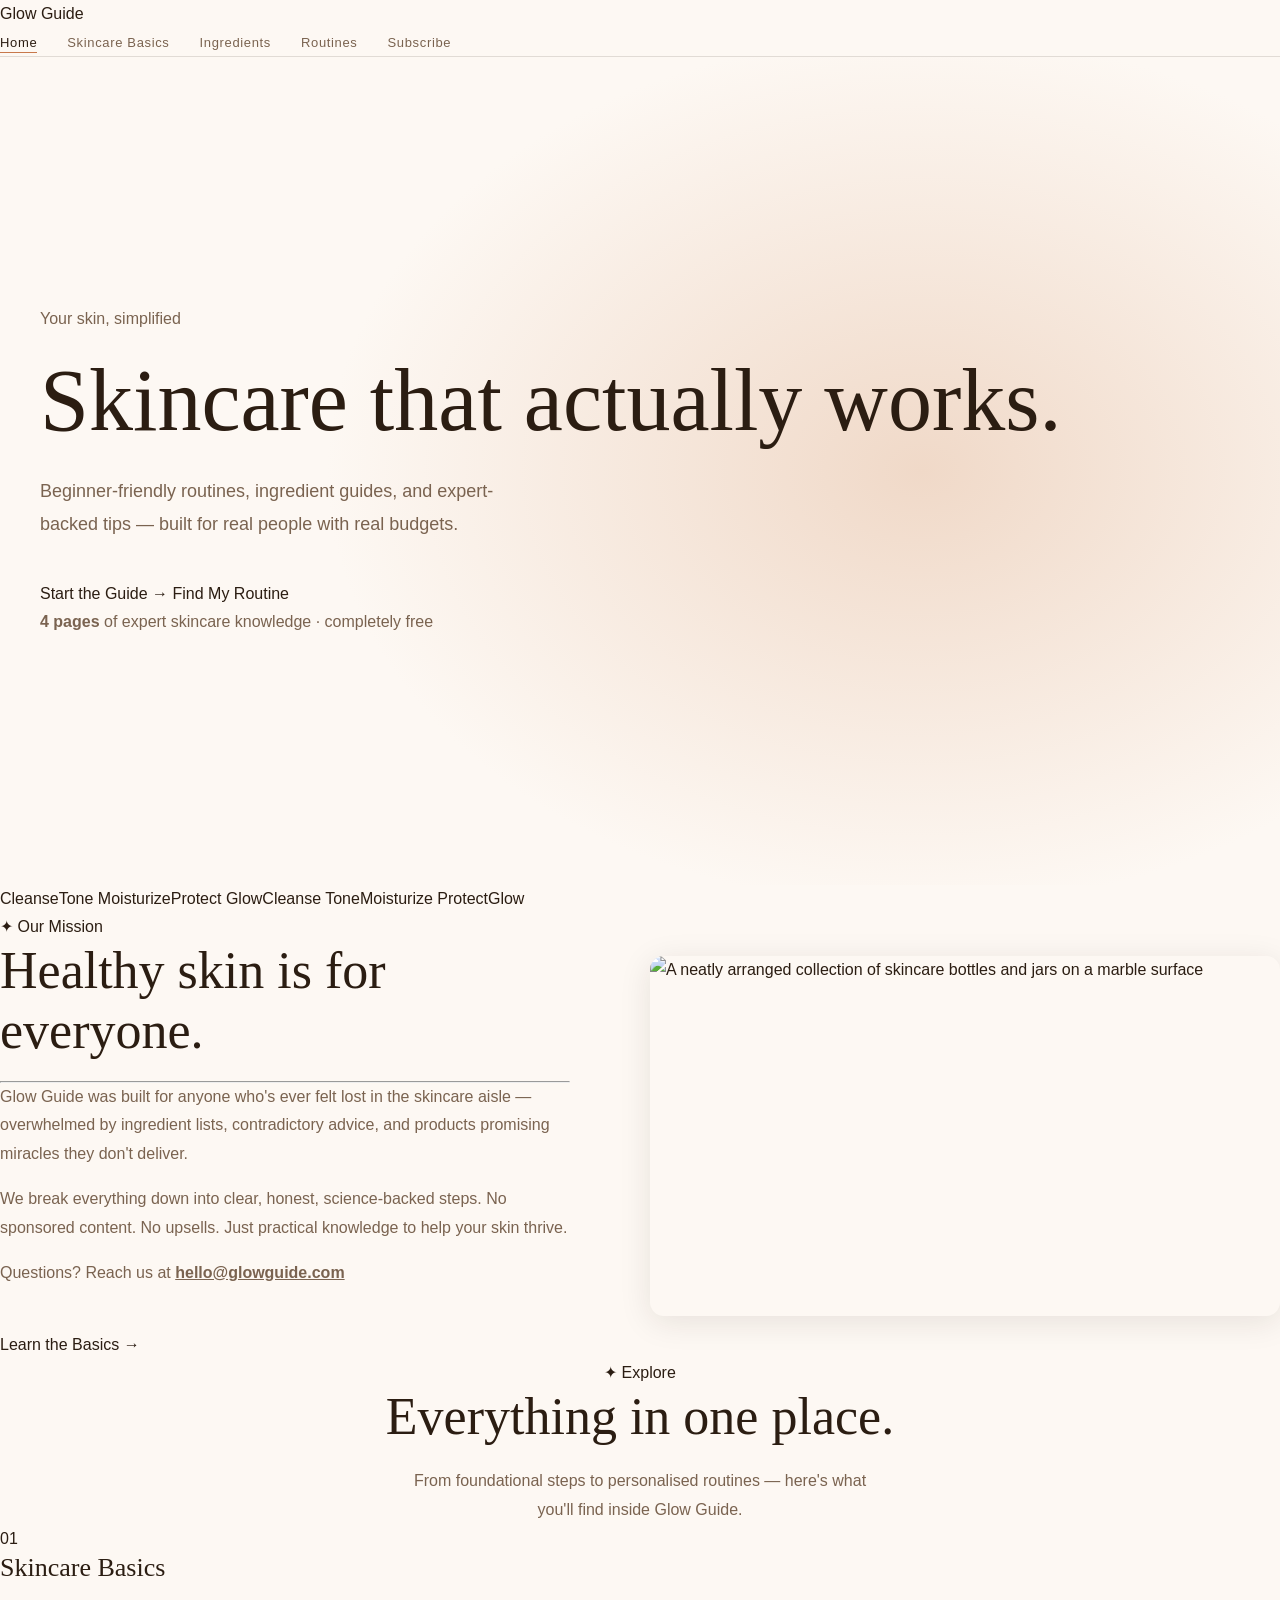
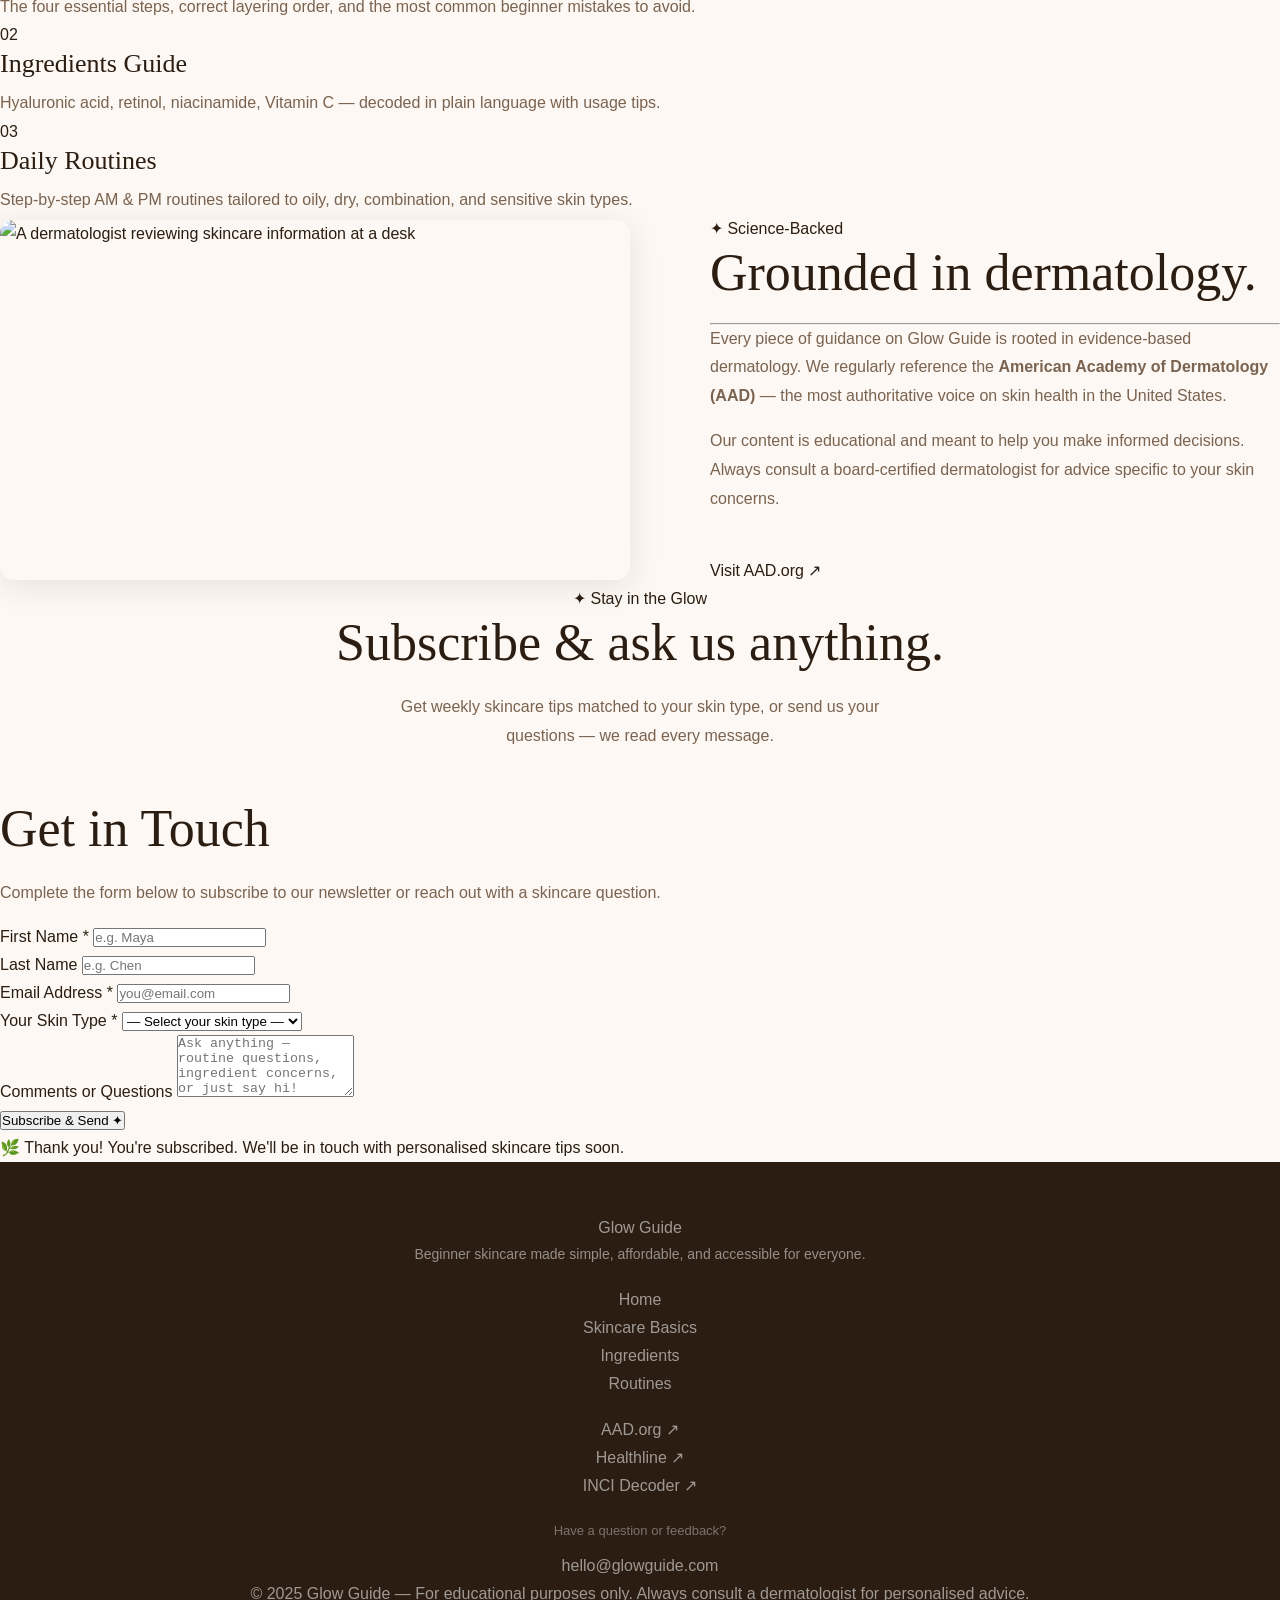
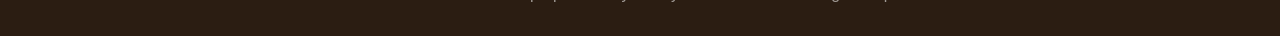
==== commit 796963a7: "Update index.html" ====
--- a/index.html
+++ b/index.html
@@ -3,219 +3,255 @@
 <head>
   <meta charset="UTF-8" />
   <meta name="viewport" content="width=device-width, initial-scale=1.0" />
-  <meta name="description" content="Glow Guide — Beginner-friendly skincare routines, ingredient guides, and self-care tips to help you build a healthy, affordable skincare routine." />
-  <meta name="keywords" content="skincare, beginner skincare, skin routine, skincare tips, ingredients, moisturizer, SPF" />
+  <meta name="description" content="Glow Guide — Beginner-friendly skincare routines, ingredient guides, and science-backed tips. Build a healthy skin routine without the overwhelm." />
+  <meta name="keywords" content="skincare, beginner skincare, skin routine, moisturizer, SPF, ingredients, self-care, glow" />
   <meta name="author" content="Glow Guide" />
   <title>Glow Guide — Beginner Skincare Made Simple</title>
-  <link href="https://fonts.googleapis.com/css2?family=Cormorant+Garamond:ital,wght@0,300;0,400;0,600;1,300;1,400&family=DM+Sans:wght@300;400;500&display=swap" rel="stylesheet" />
+  <link href="https://fonts.googleapis.com/css2?family=Playfair+Display:ital,wght@0,600;0,700;1,400;1,600&family=Jost:wght@300;400;500;600&display=swap" rel="stylesheet" />
   <link rel="stylesheet" href="style.css" />
 </head>
 <body>
 
-  <!-- HEADER -->
-  <header>
-    <div class="header-inner">
-      <div class="site-logo">✦ Glow <span>Guide</span></div>
-      <nav>
-        <ul id="nav-menu">
-          <li><a href="index.html" class="active">Home</a></li>
-          <li><a href="basics.html">Skincare Basics</a></li>
-          <li><a href="ingredients.html">Ingredients</a></li>
-          <li><a href="routines.html">Routines</a></li>
-        </ul>
-      </nav>
-      <button class="nav-toggle" onclick="toggleNav()" aria-label="Toggle navigation">☰</button>
-    </div>
-  </header>
-
-  <!-- MAIN -->
-  <main>
-
-    <!-- HERO -->
-    <section class="hero">
-      <div class="hero-content">
-        <p class="hero-eyebrow">Your skin. Your glow.</p>
-        <h1 class="hero-title">Skincare<br /><em>made simple.</em></h1>
-        <p class="hero-sub">Beginner-friendly routines, ingredient guides, and science-backed tips — no overwhelm, no $200 serums required.</p>
-        <a href="basics.html" class="btn-primary">Start Your Journey →</a>
-      </div>
-      <div class="hero-deco" aria-hidden="true">
-        <div class="deco-blob b1"></div>
-        <div class="deco-blob b2"></div>
-        <div class="deco-blob b3"></div>
-      </div>
-    </section>
-
-    <!-- MARQUEE STRIP -->
-    <div class="marquee-strip" aria-hidden="true">
-      <div class="marquee-inner">
-        <span>✦ Cleanse</span><span>✦ Tone</span><span>✦ Moisturize</span><span>✦ Protect</span><span>✦ Glow</span>
-        <span>✦ Cleanse</span><span>✦ Tone</span><span>✦ Moisturize</span><span>✦ Protect</span><span>✦ Glow</span>
-      </div>
-    </div>
-
-    <!-- ABOUT -->
-    <section class="section">
-      <div class="container two-col">
-        <div>
-          <span class="label">Our Mission</span>
-          <h2>Healthy skin is for everyone — at any budget.</h2>
-          <p>Whether you're picking up your very first cleanser or wondering why your moisturizer isn't working, Glow Guide breaks down everything into clear, honest, science-backed steps.</p>
-          <p>We don't sell products. We don't take sponsorships. We just want to help you understand your skin and build a routine that actually works for <em>you</em>.</p>
-          <p>
-            Have a question? Reach us directly at
-            <!-- EMAIL LINK -->
-            <a href="mailto:hello@glowguide.com" style="color: var(--accent); text-decoration: underline;">hello@glowguide.com</a>
-          </p>
-          <br />
-          <a href="basics.html" class="btn-outline">Learn the Basics →</a>
+<!-- ══════════════ HEADER ══════════════ -->
+<header id="hdr">
+  <div class="hdr">
+    <a href="index.html" class="logo"><span class="logo-gem"></span>Glow Guide</a>
+    <nav>
+      <ul id="nav-list">
+        <li><a href="index.html" class="active">Home</a></li>
+        <li><a href="basics.html">Skincare Basics</a></li>
+        <li><a href="ingredients.html">Ingredients</a></li>
+        <li><a href="routines.html">Routines</a></li>
+        <li><a href="#subscribe" class="nav-pill">Subscribe</a></li>
+      </ul>
+    </nav>
+    <button class="nav-toggle" onclick="toggleNav()" aria-label="Toggle menu">☰</button>
+  </div>
+</header>
+
+<!-- ══════════════ MAIN ══════════════ -->
+<main>
+
+  <!-- HERO ─────────────────────────────────────── -->
+  <section class="hero">
+    <div class="hero-wash"></div>
+    <div class="hero-orbs" aria-hidden="true">
+      <div class="orb o1"></div>
+      <div class="orb o2"></div>
+      <div class="orb o3"></div>
+    </div>
+    <div class="wrap">
+      <div class="hero-txt">
+        <p class="eyebrow">Your skin, simplified</p>
+        <h1 class="hero-title">
+          Skincare that
+          <span class="italic-line">actually works.</span>
+        </h1>
+        <p class="hero-sub">Beginner-friendly routines, ingredient guides, and expert-backed tips — built for real people with real budgets.</p>
+        <div class="hero-acts">
+          <a href="basics.html" class="btn btn-fill">Start the Guide →</a>
+          <a href="routines.html" class="btn btn-stroke">Find My Routine</a>
         </div>
-        <div>
-          <!-- Image from Unsplash (royalty-free) -->
-          <img
-            src="https://images.unsplash.com/photo-1556228578-0d85b1a4d571?w=600&auto=format&fit=crop&q=80"
-            alt="Skincare products arranged neatly on a white surface"
-            width="600" height="360"
-          />
+        <p class="hero-note"><strong>4 pages</strong> of expert skincare knowledge · completely free</p>
+      </div>
+    </div>
+  </section>
+
+  <!-- TICKER ───────────────────────────────────── -->
+  <div class="ticker" aria-hidden="true">
+    <div class="ticker-rail">
+      <span class="ticker-item">Cleanse</span><span class="ticker-item">Tone</span>
+      <span class="ticker-item">Moisturize</span><span class="ticker-item">Protect</span>
+      <span class="ticker-item">Glow</span><span class="ticker-item">Cleanse</span>
+      <span class="ticker-item">Tone</span><span class="ticker-item">Moisturize</span>
+      <span class="ticker-item">Protect</span><span class="ticker-item">Glow</span>
+    </div>
+  </div>
+
+  <!-- MISSION ──────────────────────────────────── -->
+  <section class="sec">
+    <div class="wrap two-col">
+      <div>
+        <span class="chip">✦ Our Mission</span>
+        <h2>Healthy skin is for everyone.</h2>
+        <hr class="rule" />
+        <p>Glow Guide was built for anyone who's ever felt lost in the skincare aisle — overwhelmed by ingredient lists, contradictory advice, and products promising miracles they don't deliver.</p>
+        <p>We break everything down into clear, honest, science-backed steps. No sponsored content. No upsells. Just practical knowledge to help your skin thrive.</p>
+        <p>Questions? Reach us at
+          <!-- EMAIL LINK (required) -->
+          <a href="mailto:hello@glowguide.com" style="color:var(--terra);text-decoration:underline;font-weight:600;">hello@glowguide.com</a>
+        </p>
+        <br />
+        <a href="basics.html" class="btn btn-stroke">Learn the Basics →</a>
+      </div>
+      <div>
+        <img
+          src="https://images.unsplash.com/photo-1556228578-0d85b1a4d571?w=700&auto=format&fit=crop&q=80"
+          alt="A neatly arranged collection of skincare bottles and jars on a marble surface"
+          width="700" height="400"
+          loading="lazy"
+        />
+      </div>
+    </div>
+  </section>
+
+  <!-- PAGE CARDS ────────────────────────────────── -->
+  <section class="sec-w">
+    <div class="wrap">
+      <div class="center">
+        <span class="chip">✦ Explore</span>
+        <h2>Everything in one place.</h2>
+        <p style="max-width:480px;margin:0 auto;">From foundational steps to personalised routines — here's what you'll find inside Glow Guide.</p>
+      </div>
+      <div class="nc-grid">
+        <a href="basics.html" class="nc">
+          <span class="nc-n">01</span>
+          <h3>Skincare Basics</h3>
+          <p>The four essential steps, correct layering order, and the most common beginner mistakes to avoid.</p>
+        </a>
+        <a href="ingredients.html" class="nc">
+          <span class="nc-n">02</span>
+          <h3>Ingredients Guide</h3>
+          <p>Hyaluronic acid, retinol, niacinamide, Vitamin C — decoded in plain language with usage tips.</p>
+        </a>
+        <a href="routines.html" class="nc">
+          <span class="nc-n">03</span>
+          <h3>Daily Routines</h3>
+          <p>Step-by-step AM &amp; PM routines tailored to oily, dry, combination, and sensitive skin types.</p>
+        </a>
+      </div>
+    </div>
+  </section>
+
+  <!-- TRUSTED SOURCE ─────────────────────────────── -->
+  <section class="sec">
+    <div class="wrap two-col">
+      <div>
+        <img
+          src="https://images.unsplash.com/photo-1598440947619-2c35fc9aa908?w=700&auto=format&fit=crop&q=80"
+          alt="A dermatologist reviewing skincare information at a desk"
+          width="700" height="400"
+          loading="lazy"
+        />
+      </div>
+      <div>
+        <span class="chip">✦ Science-Backed</span>
+        <h2>Grounded in dermatology.</h2>
+        <hr class="rule" />
+        <p>Every piece of guidance on Glow Guide is rooted in evidence-based dermatology. We regularly reference the <strong>American Academy of Dermatology (AAD)</strong> — the most authoritative voice on skin health in the United States.</p>
+        <p>Our content is educational and meant to help you make informed decisions. Always consult a board-certified dermatologist for advice specific to your skin concerns.</p>
+        <br />
+        <!-- EXTERNAL LINK (required) -->
+        <a href="https://www.aad.org/public/everyday-care/skin-care-basics"
+           target="_blank" rel="noopener noreferrer" class="btn btn-stroke">
+          Visit AAD.org ↗
+        </a>
+      </div>
+    </div>
+  </section>
+
+  <!-- SUBSCRIBE FORM ──────────────────────────────── -->
+  <section class="sec-w" id="subscribe">
+    <div class="wrap">
+      <div class="center" style="margin-bottom:48px;">
+        <span class="chip">✦ Stay in the Glow</span>
+        <h2>Subscribe &amp; ask us anything.</h2>
+        <p style="max-width:500px;margin:0 auto;">Get weekly skincare tips matched to your skin type, or send us your questions — we read every message.</p>
+      </div>
+
+      <!-- FORM (action="#" — server-side processing not required) -->
+      <div class="form-shell">
+        <h2>Get in Touch</h2>
+        <p>Complete the form below to subscribe to our newsletter or reach out with a skincare question.</p>
+
+        <form action="#" method="post" onsubmit="handleForm(event)" novalidate>
+
+          <!-- Field 1 & 2: Name -->
+          <div class="fr">
+            <div class="fg">
+              <label for="fname">First Name <span class="req">*</span></label>
+              <input type="text" id="fname" name="fname" placeholder="e.g. Maya" required />
+            </div>
+            <div class="fg">
+              <label for="lname">Last Name</label>
+              <input type="text" id="lname" name="lname" placeholder="e.g. Chen" />
+            </div>
+          </div>
+
+          <!-- Field 3: Email -->
+          <div class="fg">
+            <label for="email">Email Address <span class="req">*</span></label>
+            <input type="email" id="email" name="email" placeholder="you@email.com" required />
+          </div>
+
+          <!-- Field 4: Skin Type -->
+          <div class="fg">
+            <label for="skintype">Your Skin Type <span class="req">*</span></label>
+            <select id="skintype" name="skintype" required>
+              <option value="">— Select your skin type —</option>
+              <option value="oily">Oily</option>
+              <option value="dry">Dry</option>
+              <option value="combination">Combination</option>
+              <option value="sensitive">Sensitive</option>
+              <option value="normal">Normal</option>
+              <option value="unsure">Not sure yet</option>
+            </select>
+          </div>
+
+          <!-- Field 5: Message -->
+          <div class="fg">
+            <label for="msg">Comments or Questions</label>
+            <textarea id="msg" name="msg" rows="4" placeholder="Ask anything — routine questions, ingredient concerns, or just say hi!"></textarea>
+          </div>
+
+          <button type="submit" class="form-btn">Subscribe &amp; Send ✦</button>
+        </form>
+
+        <div class="form-ok" id="form-ok" aria-live="polite">
+          🌿 Thank you! You're subscribed. We'll be in touch with personalised skincare tips soon.
         </div>
       </div>
-    </section>
-
-    <!-- PAGE NAVIGATION CARDS -->
-    <section class="section-alt">
-      <div class="container">
-        <div class="center">
-          <span class="label">Explore the Guide</span>
-          <h2>Everything you need, all in one place.</h2>
-          <p style="max-width:500px; margin:0 auto 0;">Navigate to any section to start building smarter skincare habits today.</p>
-        </div>
-        <div class="page-cards">
-          <a href="basics.html" class="page-card">
-            <span class="pc-num">01</span>
-            <h3>Skincare Basics</h3>
-            <p>Learn the four essential steps, how to layer products, and the biggest beginner mistakes to avoid.</p>
-            <span class="pc-arrow">→</span>
-          </a>
-          <a href="ingredients.html" class="page-card">
-            <span class="pc-num">02</span>
-            <h3>Ingredients Guide</h3>
-            <p>Decode what's actually in your products — hyaluronic acid, retinol, niacinamide, and more.</p>
-            <span class="pc-arrow">→</span>
-          </a>
-          <a href="routines.html" class="page-card">
-            <span class="pc-num">03</span>
-            <h3>Routines</h3>
-            <p>Personalized AM and PM routines for oily, dry, combination, and sensitive skin types.</p>
-            <span class="pc-arrow">→</span>
-          </a>
-        </div>
-      </div>
-    </section>
-
-    <!-- EXTERNAL LINK SECTION -->
-    <section class="section">
-      <div class="container two-col">
-        <div>
-          <img
-            src="https://images.unsplash.com/photo-1598440947619-2c35fc9aa908?w=600&auto=format&fit=crop&q=80"
-            alt="Dermatologist reviewing skincare information on a tablet"
-            width="600" height="360"
-          />
-        </div>
-        <div>
-          <span class="label">Trusted Sources</span>
-          <h2>Backed by dermatologists &amp; science.</h2>
-          <p>All information on Glow Guide is grounded in dermatologist-approved guidance. We regularly reference the <strong>American Academy of Dermatology (AAD)</strong> — one of the most authoritative sources on skin health in the United States.</p>
-          <p>When in doubt, always consult a board-certified dermatologist for personalized advice specific to your skin concerns.</p>
-          <br />
-          <!-- EXTERNAL LINK -->
-          <a href="https://www.aad.org/public/everyday-care/skin-care-basics" target="_blank" rel="noopener" class="btn-outline">Visit AAD.org for Expert Advice ↗</a>
-        </div>
-      </div>
-    </section>
-
-    <!-- SUBSCRIPTION & FEEDBACK FORM -->
-    <section class="form-section" id="subscribe">
-      <div class="container">
-        <div class="center" style="margin-bottom: 40px;">
-          <span class="label">Stay in the Glow</span>
-          <h2>Subscribe &amp; Share Your Thoughts</h2>
-          <p>Sign up for weekly, personalized skincare tips delivered to your inbox. We also welcome questions and feedback — we read every message.</p>
-        </div>
-
-        <div class="form-card">
-          <h2>Get in Touch</h2>
-          <p>Fill out the form below to subscribe to our newsletter or send us your skincare questions.</p>
-
-          <!-- FORM — action="#" as server-side processing is not required -->
-          <form action="#" method="post" onsubmit="submitForm(event)">
-
-            <!-- Field 1 & 2: Name (two columns) -->
-            <div class="form-row">
-              <div class="form-group">
-                <label for="fname">First Name <span style="color:var(--accent)">*</span></label>
-                <input type="text" id="fname" name="fname" placeholder="e.g. Mia" required />
-              </div>
-              <div class="form-group">
-                <label for="lname">Last Name</label>
-                <input type="text" id="lname" name="lname" placeholder="e.g. Johnson" />
-              </div>
-            </div>
-
-            <!-- Field 3: Email -->
-            <div class="form-group">
-              <label for="email">Email Address <span style="color:var(--accent)">*</span></label>
-              <input type="email" id="email" name="email" placeholder="you@email.com" required />
-            </div>
-
-            <!-- Field 4: Skin Type -->
-            <div class="form-group">
-              <label for="skintype">Your Skin Type <span style="color:var(--accent)">*</span></label>
-              <select id="skintype" name="skintype" required>
-                <option value="">— Select your skin type —</option>
-                <option value="oily">Oily</option>
-                <option value="dry">Dry</option>
-                <option value="combination">Combination</option>
-                <option value="sensitive">Sensitive</option>
-                <option value="normal">Normal</option>
-                <option value="unsure">Not sure yet</option>
-              </select>
-            </div>
-
-            <!-- Field 5: Comments/Questions -->
-            <div class="form-group">
-              <label for="comments">Comments or Questions</label>
-              <textarea id="comments" name="comments" rows="4" placeholder="Ask anything — skincare questions, product advice, or just say hi!"></textarea>
-            </div>
-
-            <button type="submit" class="form-submit">Subscribe &amp; Send ✦</button>
-          </form>
-
-          <div class="form-success" id="form-success">
-            🌸 Thank you! You're subscribed. We'll send personalized skincare tips your way soon.
-          </div>
-        </div>
-      </div>
-    </section>
-
-  </main>
-
-  <!-- FOOTER -->
-  <footer>
-    <div class="container">
-      <div class="footer-logo">✦ Glow Guide</div>
-      <p>Beginner skincare made simple &amp; accessible for everyone.</p>
-      <nav class="footer-nav">
-        <a href="index.html">Home</a>
-        <a href="basics.html">Skincare Basics</a>
-        <a href="ingredients.html">Ingredients</a>
-        <a href="routines.html">Routines</a>
-      </nav>
-      <p class="footer-email">Questions? Email us: <a href="mailto:hello@glowguide.com">hello@glowguide.com</a></p>
-      <p class="footer-copy">© 2025 Glow Guide — For educational purposes only. Always consult a dermatologist for personalized advice.</p>
-    </div>
-  </footer>
-
-  <script src="script.js"></script>
+    </div>
+  </section>
+
+</main>
+
+<!-- ══════════════ FOOTER ══════════════ -->
+<footer>
+  <div class="ftr-grid">
+    <div class="ftr-brand">
+      <div class="logo"><span class="logo-gem"></span>Glow Guide</div>
+      <p>Beginner skincare made simple, affordable, and accessible for everyone.</p>
+    </div>
+    <div class="ftr-col">
+      <h4>Pages</h4>
+      <ul>
+        <li><a href="index.html">Home</a></li>
+        <li><a href="basics.html">Skincare Basics</a></li>
+        <li><a href="ingredients.html">Ingredients</a></li>
+        <li><a href="routines.html">Routines</a></li>
+      </ul>
+    </div>
+    <div class="ftr-col">
+      <h4>Resources</h4>
+      <ul>
+        <li><a href="https://www.aad.org" target="_blank" rel="noopener">AAD.org ↗</a></li>
+        <li><a href="https://www.healthline.com/health/beauty-skin-care" target="_blank" rel="noopener">Healthline ↗</a></li>
+        <li><a href="https://incidecoder.com" target="_blank" rel="noopener">INCI Decoder ↗</a></li>
+      </ul>
+    </div>
+    <div class="ftr-col ftr-email">
+      <h4>Contact</h4>
+      <p style="font-size:13px;color:rgba(255,255,255,.38);margin-bottom:10px;">Have a question or feedback?</p>
+      <a href="mailto:hello@glowguide.com">hello@glowguide.com</a>
+    </div>
+  </div>
+  <div class="ftr-bottom">
+    <span>© 2025 Glow Guide — For educational purposes only.</span>
+    <span>Always consult a dermatologist for personalised advice.</span>
+  </div>
+</footer>
+
+<script src="script.js"></script>
 </body>
 </html>
--- a/style.css
+++ b/style.css
@@ -1,40 +1,269 @@
-
+/* =============================================
+   GLOW GUIDE — External Stylesheet (style.css)
+   Color scheme variables from realtimecolors.com
+   ============================================= */
 :root {
   --bg: #fdf8f3;
-  --bg-alt: #f5ede2;
-  --text: #2a1f14;
-  --text-muted: #7a6252;
-  --accent: #c97d4e;
+  --bg-alt: #f4ece2;
+  --text: #2b1d12;
+  --text-muted: #7a6350;
+  --accent: #c8784b;
   --accent-light: #f0d9c8;
   --accent-dark: #8b4f28;
-  --green: #6a8a6c;
+  --green: #5d8a61;
   --green-light: #ddeedd;
   --white: #ffffff;
-  --border: rgba(42,31,20,0.12);
-  --shadow: 0 8px 40px rgba(42,31,20,0.10);
-
+  --border: rgba(43, 29, 18, 0.13);
+  --shadow: 0 6px 32px rgba(43, 29, 18, 0.10);
+  --radius: 14px;
   --font-display: 'Cormorant Garamond', Georgia, serif;
   --font-body: 'DM Sans', sans-serif;
-
-  --radius: 16px;
-  --transition: 0.3s cubic-bezier(0.4,0,0.2,1);
-}
-
+  --transition: 0.28s cubic-bezier(0.4, 0, 0.2, 1);
+}
+
+/* ===== RESET ===== */
 *, *::before, *::after { box-sizing: border-box; margin: 0; padding: 0; }
 html { scroll-behavior: smooth; }
-body {
-  font-family: var(--font-body);
-  background: var(--bg);
-  color: var(--text);
-  font-size: 16px;
-  line-height: 1.7;
-  overflow-x: hidden;
-}
+body { font-family: var(--font-body); background-color: var(--bg); color: var(--text); font-size: 16px; line-height: 1.75; overflow-x: hidden; }
 a { color: inherit; text-decoration: none; }
 ul { list-style: none; }
-img { max-width: 100%; display: block; }
-
-.container { max-width: 1160px; margin: 0 auto; padding: 0 32px; }
+img { max-width: 100%; height: auto; display: block; border-radius: var(--radius); }
+
+/* ===== SELECTOR 1: Headings & Typography ===== */
+h1, h2, h3, h4 {
+  font-family: var(--font-display);
+  font-weight: 400;
+  line-height: 1.2;
+  color: var(--text);
+}
+h1 { font-size: clamp(42px, 6vw, 80px); }
+h2 { font-size: clamp(28px, 4vw, 46px); margin-bottom: 14px; }
+h3 { font-size: clamp(17px, 2.5vw, 22px); margin-bottom: 8px; }
+em { font-style: italic; color: var(--accent); }
+p  { font-size: 16px; color: var(--text-muted); line-height: 1.8; margin-bottom: 14px; }
+p:last-child { margin-bottom: 0; }
+
+.container { max-width: 1100px; margin: 0 auto; padding: 0 28px; }
+.section { padding: 80px 0; }
+.section-alt { background-color: var(--white); padding: 80px 0; }
+.center { text-align: center; }
+
+.label {
+  display: inline-block;
+  font-size: 10px;
+  font-weight: 500;
+  letter-spacing: 0.2em;
+  text-transform: uppercase;
+  color: var(--accent);
+  background: var(--accent-light);
+  padding: 5px 14px;
+  border-radius: 40px;
+  margin-bottom: 14px;
+}
+
+/* ===== SELECTOR 2: HEADER & NAV ===== */
+header {
+  position: sticky;
+  top: 0;
+  z-index: 200;
+  background: rgba(253, 248, 243, 0.95);
+  backdrop-filter: blur(10px);
+  border-bottom: 1px solid var(--border);
+}
+header .header-inner {
+  display: flex;
+  align-items: center;
+  justify-content: space-between;
+  padding: 16px 28px;
+  max-width: 1100px;
+  margin: 0 auto;
+}
+.site-logo { font-family: var(--font-display); font-size: 22px; font-weight: 600; color: var(--text); letter-spacing: 0.02em; }
+.site-logo span { color: var(--accent); }
+nav ul { display: flex; gap: 30px; }
+nav ul li a { font-size: 13px; font-weight: 400; letter-spacing: 0.05em; color: var(--text-muted); transition: var(--transition); position: relative; padding-bottom: 3px; }
+nav ul li a::after { content: ''; position: absolute; bottom: 0; left: 0; width: 0; height: 1.5px; background: var(--accent); transition: var(--transition); }
+nav ul li a:hover, nav ul li a.active { color: var(--text); }
+nav ul li a:hover::after, nav ul li a.active::after { width: 100%; }
+.nav-toggle { display: none; background: none; border: none; font-size: 24px; cursor: pointer; color: var(--text); }
+
+/* ===== SELECTOR 3: MAIN ===== */
+main { min-height: 60vh; }
+
+/* ===== SELECTOR 4: FOOTER ===== */
+footer {
+  background-color: var(--text);
+  color: rgba(255,255,255,0.55);
+  padding: 52px 0 28px;
+  text-align: center;
+}
+footer .footer-logo { font-family: var(--font-display); font-size: 24px; color: var(--white); margin-bottom: 8px; }
+footer p { color: rgba(255,255,255,0.5); font-size: 14px; margin-bottom: 18px; }
+footer .footer-nav { display: flex; justify-content: center; flex-wrap: wrap; gap: 22px; margin-bottom: 22px; }
+footer .footer-nav a { font-size: 13px; color: rgba(255,255,255,0.5); transition: var(--transition); }
+footer .footer-nav a:hover { color: var(--accent-light); }
+footer .footer-copy { font-size: 12px; color: rgba(255,255,255,0.28); margin: 0; }
+footer .footer-email a { color: var(--accent-light); text-decoration: underline; }
+
+/* ===== SELECTOR 5: BUTTONS ===== */
+.btn-primary {
+  display: inline-block;
+  background-color: var(--accent);
+  color: var(--white);
+  padding: 13px 34px;
+  border-radius: 50px;
+  font-family: var(--font-body);
+  font-size: 14px;
+  font-weight: 500;
+  letter-spacing: 0.04em;
+  transition: var(--transition);
+  border: none;
+  cursor: pointer;
+}
+.btn-primary:hover { background-color: var(--accent-dark); transform: translateY(-2px); box-shadow: 0 8px 22px rgba(200, 120, 75, 0.35); }
+.btn-outline { display: inline-block; border: 1.5px solid var(--accent); color: var(--accent); padding: 11px 28px; border-radius: 50px; font-size: 14px; font-weight: 500; transition: var(--transition); cursor: pointer; background: none; font-family: var(--font-body); }
+.btn-outline:hover { background-color: var(--accent); color: var(--white); }
+
+/* ===== SELECTOR 6: PAGE HERO (inner pages) ===== */
+.page-hero {
+  background: linear-gradient(130deg, var(--accent-light) 0%, var(--bg) 55%);
+  padding: 90px 28px 70px;
+  text-align: center;
+}
+.page-hero p { font-size: 18px; max-width: 540px; margin: 0 auto; color: var(--text-muted); }
+
+/* ===== SELECTOR 7: CARDS ===== */
+.card-grid { display: grid; grid-template-columns: repeat(auto-fit, minmax(220px, 1fr)); gap: 22px; margin-top: 44px; }
+.card { background-color: var(--bg); border: 1px solid var(--border); border-radius: var(--radius); padding: 30px 24px; transition: var(--transition); }
+.card:hover { transform: translateY(-5px); box-shadow: var(--shadow); border-color: var(--accent-light); }
+.card .card-icon { font-size: 34px; margin-bottom: 12px; }
+.card p { font-size: 14px; }
+
+/* ===== SELECTOR 8: TABLE ===== */
+.table-wrapper { overflow-x: auto; margin-top: 40px; border-radius: var(--radius); border: 1px solid var(--border); box-shadow: var(--shadow); }
+table { width: 100%; border-collapse: collapse; background-color: var(--white); font-size: 15px; }
+table caption { font-family: var(--font-display); font-size: 17px; padding: 14px 20px; color: var(--text-muted); caption-side: top; text-align: left; border-bottom: 1px solid var(--border); }
+thead tr { background-color: var(--text); color: var(--white); }
+thead th { padding: 15px 20px; font-family: var(--font-body); font-size: 11px; font-weight: 500; letter-spacing: 0.14em; text-transform: uppercase; text-align: left; }
+tbody tr { border-bottom: 1px solid var(--border); transition: var(--transition); }
+tbody tr:last-child { border-bottom: none; }
+tbody tr:hover { background-color: var(--accent-light); }
+tbody td { padding: 15px 20px; color: var(--text-muted); vertical-align: top; line-height: 1.6; }
+tbody td:first-child { font-family: var(--font-display); font-size: 17px; font-weight: 600; color: var(--text); }
+.tag { display: inline-block; font-size: 11px; font-weight: 500; letter-spacing: 0.08em; text-transform: uppercase; padding: 3px 10px; border-radius: 40px; background-color: var(--green-light); color: var(--green); }
+.tag.caution { background-color: #fdecea; color: #c0392b; }
+.tag.neutral { background-color: var(--accent-light); color: var(--accent-dark); }
+
+/* ===== SELECTOR 9: VIDEO SECTION ===== */
+.video-section { background-color: var(--text); padding: 80px 0; }
+.video-section h2 { color: var(--white); }
+.video-section p { color: rgba(255,255,255,0.6); }
+.video-section .label { background: rgba(240,217,200,0.18); color: var(--accent-light); }
+.video-grid { display: grid; grid-template-columns: 1fr 1fr; gap: 26px; margin-top: 40px; }
+.video-box { border-radius: var(--radius); overflow: hidden; background-color: rgba(255,255,255,0.06); border: 1px solid rgba(255,255,255,0.1); }
+.video-box video, .video-box iframe { width: 100%; display: block; aspect-ratio: 16/9; border: none; }
+.video-label { padding: 14px 18px; }
+.video-label strong { display: block; font-size: 15px; color: var(--white); margin-bottom: 3px; }
+.video-label span { font-size: 13px; color: rgba(255,255,255,0.5); }
+.video-tag { display: inline-block; font-size: 10px; letter-spacing: 0.12em; text-transform: uppercase; padding: 3px 10px; border-radius: 40px; background: rgba(200,120,75,0.3); color: var(--accent-light); margin-bottom: 8px; }
+
+/* ===== SELECTOR 10: FORM ===== */
+.form-section { background-color: var(--bg-alt, #f4ece2); padding: 80px 0; }
+.form-card { max-width: 640px; margin: 0 auto; background-color: var(--white); border: 1px solid var(--border); border-radius: 20px; padding: 50px 44px; box-shadow: var(--shadow); }
+.form-card h2 { margin-bottom: 6px; }
+.form-card > p { margin-bottom: 30px; }
+.form-group { margin-bottom: 20px; }
+.form-group label { display: block; font-size: 12px; font-weight: 500; letter-spacing: 0.1em; text-transform: uppercase; color: var(--text); margin-bottom: 6px; }
+.form-group input, .form-group select, .form-group textarea { width: 100%; padding: 13px 16px; border: 1.5px solid var(--border); border-radius: 10px; font-family: var(--font-body); font-size: 15px; color: var(--text); background-color: var(--bg); transition: var(--transition); outline: none; resize: vertical; }
+.form-group input:focus, .form-group select:focus, .form-group textarea:focus { border-color: var(--accent); background-color: var(--white); }
+.form-row { display: grid; grid-template-columns: 1fr 1fr; gap: 16px; }
+.form-submit { width: 100%; padding: 15px; background-color: var(--accent); color: var(--white); border: none; border-radius: 50px; font-family: var(--font-body); font-size: 15px; font-weight: 500; cursor: pointer; transition: var(--transition); margin-top: 6px; }
+.form-submit:hover { background-color: var(--accent-dark); transform: translateY(-2px); }
+.form-success { display: none; text-align: center; padding: 20px; background-color: var(--green-light); border-radius: 10px; margin-top: 16px; color: var(--green); font-weight: 500; }
+
+/* ===== SELECTOR 11: HOME HERO ===== */
+.hero { min-height: 88vh; display: flex; align-items: center; position: relative; overflow: hidden; padding: 80px 28px; background: radial-gradient(ellipse 75% 85% at 72% 50%, var(--accent-light) 0%, var(--bg) 62%); }
+.hero-content { max-width: 580px; position: relative; z-index: 2; animation: fadeUp 0.8s ease both; }
+.hero-eyebrow { font-size: 11px; letter-spacing: 0.22em; text-transform: uppercase; color: var(--accent); font-weight: 500; margin-bottom: 12px; }
+.hero-title { margin-bottom: 20px; }
+.hero-sub { font-size: 17px; color: var(--text-muted); margin-bottom: 34px; max-width: 450px; }
+.hero-deco { position: absolute; right: 6%; top: 50%; transform: translateY(-50%); pointer-events: none; }
+.deco-blob { border-radius: 50%; position: absolute; animation: floatBlob 7s ease-in-out infinite; }
+.b1 { width: 340px; height: 340px; background: var(--accent-light); top: -170px; right: -20px; animation-delay: 0s; }
+.b2 { width: 200px; height: 200px; background: var(--green-light); top: -10px; right: 100px; animation-delay: 2.5s; }
+.b3 { width: 90px; height: 90px; background: rgba(200,120,75,0.18); top: 80px; right: 16px; animation-delay: 5s; }
+
+/* ===== SELECTOR 12: MARQUEE ===== */
+.marquee-strip { background-color: var(--text); padding: 14px 0; overflow: hidden; white-space: nowrap; }
+.marquee-inner { display: inline-flex; gap: 52px; animation: marquee 20s linear infinite; }
+.marquee-inner span { font-size: 11px; letter-spacing: 0.18em; text-transform: uppercase; color: var(--accent-light); }
+
+/* ===== SELECTOR 13: TWO-COL LAYOUT ===== */
+.two-col { display: grid; grid-template-columns: 1fr 1fr; gap: 60px; align-items: center; }
+.two-col img { width: 100%; object-fit: cover; border-radius: var(--radius); box-shadow: var(--shadow); height: 360px; }
+
+/* ===== SELECTOR 14: INGREDIENT CARDS ===== */
+.ing-grid { display: grid; grid-template-columns: repeat(auto-fit, minmax(280px, 1fr)); gap: 20px; margin-top: 40px; }
+.ing-card { background-color: var(--white); border: 1px solid var(--border); border-left: 4px solid var(--accent); border-radius: var(--radius); padding: 26px; transition: var(--transition); }
+.ing-card:hover { transform: translateX(5px); box-shadow: var(--shadow); }
+.ing-card h3 { font-size: 19px; margin-bottom: 8px; }
+.ing-card .tag { margin-bottom: 10px; }
+.ing-card p { font-size: 14px; }
+
+/* ===== SELECTOR 15: STEP LIST (Routines) ===== */
+.step-list { display: flex; flex-direction: column; gap: 12px; margin-top: 22px; }
+.step-item { display: flex; gap: 16px; align-items: flex-start; background-color: var(--white); border: 1px solid var(--border); border-radius: var(--radius); padding: 17px 20px; transition: var(--transition); }
+.step-item:hover { border-color: var(--accent-light); box-shadow: var(--shadow); }
+.step-num { min-width: 32px; height: 32px; background-color: var(--accent); color: var(--white); border-radius: 50%; display: flex; align-items: center; justify-content: center; font-size: 13px; font-weight: 500; flex-shrink: 0; }
+.step-text h4 { font-family: var(--font-display); font-size: 17px; margin-bottom: 3px; color: var(--text); }
+.step-text p { font-size: 14px; margin: 0; }
+
+/* ===== SELECTOR 16: ROUTINE TABS ===== */
+.tab-row { display: flex; gap: 10px; flex-wrap: wrap; margin-bottom: 30px; }
+.tab-btn { padding: 9px 22px; border: 1.5px solid var(--border); border-radius: 50px; background: none; cursor: pointer; font-family: var(--font-body); font-size: 13px; font-weight: 500; transition: var(--transition); color: var(--text-muted); }
+.tab-btn.active, .tab-btn:hover { background-color: var(--accent); border-color: var(--accent); color: var(--white); }
+.tab-panel { display: none; }
+.tab-panel.active { display: block; }
+
+/* ===== SELECTOR 17: PAGE-CARDS GRID (Home) ===== */
+.page-cards { display: grid; grid-template-columns: repeat(3, 1fr); gap: 22px; margin-top: 44px; }
+.page-card { background-color: var(--white); border: 1px solid var(--border); border-radius: var(--radius); padding: 32px 28px; position: relative; overflow: hidden; transition: var(--transition); display: block; }
+.page-card::before { content: ''; position: absolute; top: 0; left: 0; right: 0; height: 4px; background: var(--accent); transform: scaleX(0); transition: var(--transition); transform-origin: left; }
+.page-card:hover { transform: translateY(-5px); box-shadow: var(--shadow); }
+.page-card:hover::before { transform: scaleX(1); }
+.pc-num { font-family: var(--font-display); font-size: 48px; font-weight: 300; color: var(--accent-light); line-height: 1; display: block; margin-bottom: 10px; }
+.page-card h3 { font-size: 19px; margin-bottom: 8px; }
+.page-card p { font-size: 14px; margin: 0 0 16px; }
+.pc-arrow { font-size: 18px; color: var(--accent); transition: var(--transition); }
+.page-card:hover .pc-arrow { transform: translateX(5px); }
+
+/* ===== SELECTOR 18: CTA BANNER ===== */
+.cta-banner { background-color: var(--text); padding: 72px 0; text-align: center; }
+.cta-banner h2 { color: var(--white); }
+.cta-banner p { color: rgba(255,255,255,0.6); max-width: 480px; margin: 0 auto 28px; }
+.cta-banner .label { background: rgba(240,217,200,0.18); color: var(--accent-light); }
+
+/* ===== ANIMATIONS ===== */
+@keyframes fadeUp { from { opacity: 0; transform: translateY(28px); } to { opacity: 1; transform: translateY(0); } }
+@keyframes floatBlob { 0%, 100% { transform: translateY(0) scale(1); } 50% { transform: translateY(-16px) scale(1.04); } }
+@keyframes marquee { from { transform: translateX(0); } to { transform: translateX(-50%); } }
+
+/* ===== RESPONSIVE ===== */
+@media (max-width: 860px) {
+  .two-col, .video-grid, .page-cards { grid-template-columns: 1fr; }
+  .hero-deco { display: none; }
+  .hero { min-height: auto; padding: 110px 24px 70px; }
+  .form-row { grid-template-columns: 1fr; }
+  .two-col img { height: 240px; }
+}
+@media (max-width: 600px) {
+  nav ul { display: none; flex-direction: column; position: absolute; top: 62px; left: 0; right: 0; background: var(--bg); padding: 20px 24px; border-bottom: 1px solid var(--border); gap: 16px; z-index: 100; }
+  nav ul.open { display: flex; }
+  .nav-toggle { display: block; }
+  header { position: relative; }
+  .form-card { padding: 30px 18px; }
+  .section, .section-alt { padding: 52px 0; }
+}.container { max-width: 1160px; margin: 0 auto; padding: 0 32px; }
 .section { padding: 96px 0; }
 .center { text-align: center; }
 
@@ -532,4 +761,4 @@
   .form-card { padding: 36px 24px; }
   .section { padding: 64px 0; }
   .nav { position: relative; }
-}+}
